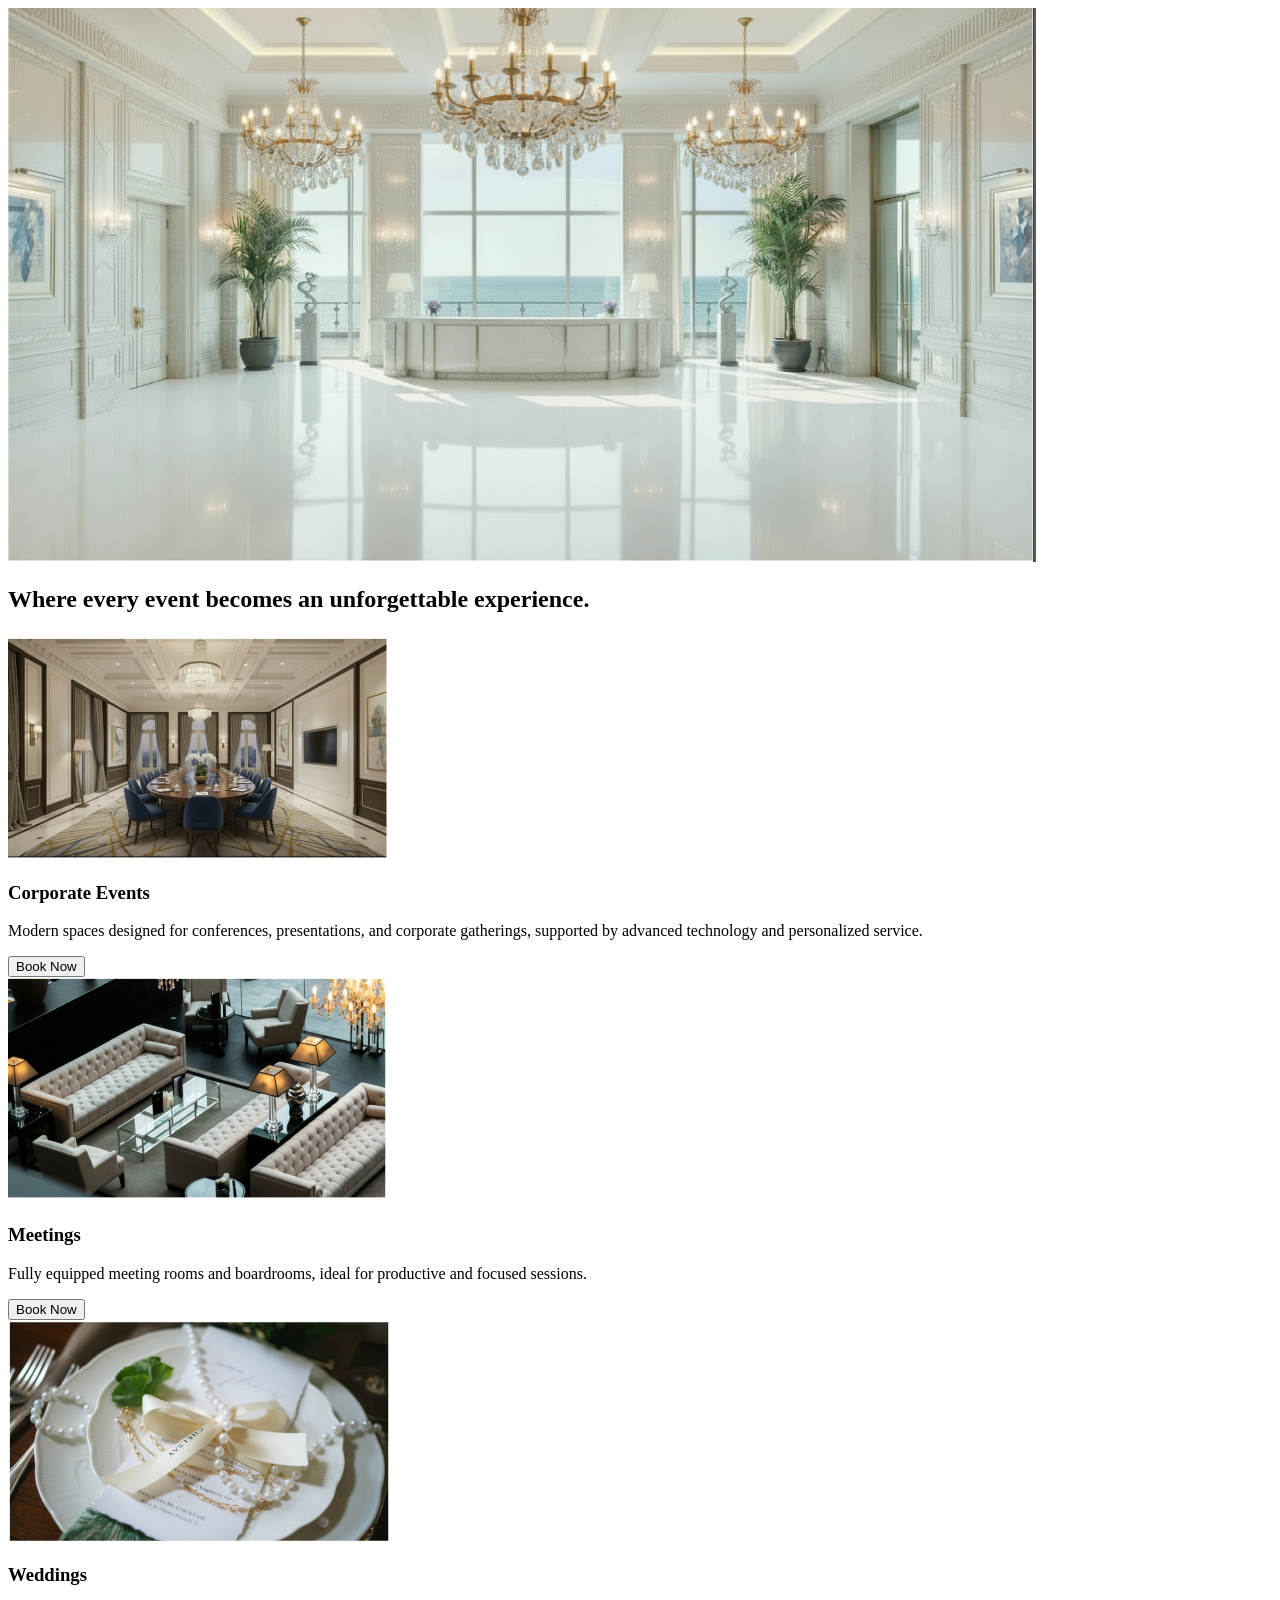
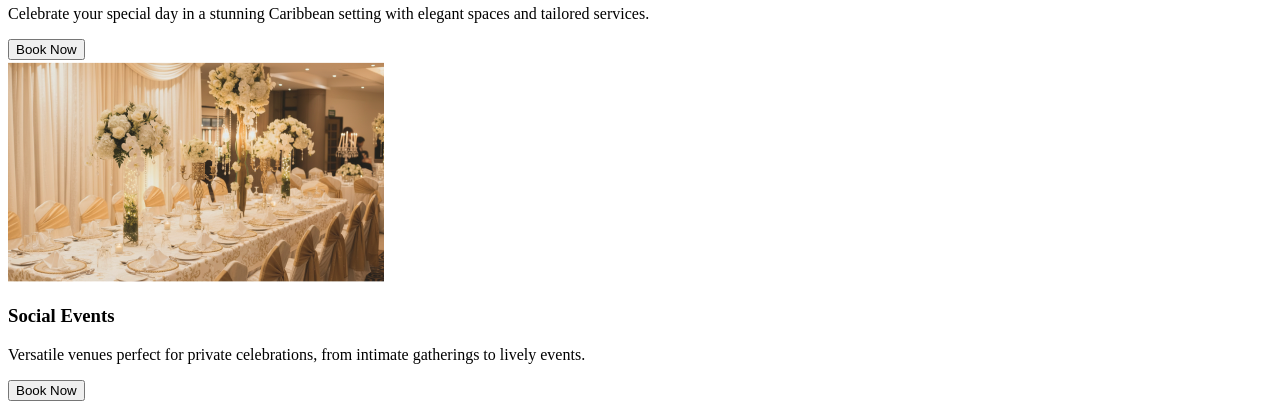
==== events.html @ f5d4b58f "event files added" ====
<!doctype html>
<html lang="en">
    <head>
        <meta charset="UTF-8" />
        <meta name="viewport" content="width=device-width, initial-scale=1.0" />
        <title>Events Section</title>

        <link rel="stylesheet" href="style.css" />
    </head>

    <body>
        <section class="top-image">
            <img src="images/TopImg.png" alt="Hotel Lobby" />
        </section>
        <section class="events-section">
            <h2 class="events-title">
                Where every event becomes an unforgettable experience.
            </h2>

            <div class="events-grid">
                <div class="event-card">
                    <img src="images/CorporateImg.png" alt="" />
                    <h3>Corporate Events</h3>
                    <p>
                        Modern spaces designed for conferences, presentations,
                        and corporate gatherings, supported by advanced
                        technology and personalized service.
                    </p>
                    <button>Book Now</button>
                </div>

                <div class="event-card">
                    <img src="images/MeetingImg.png" alt="" />
                    <h3>Meetings</h3>
                    <p>
                        Fully equipped meeting rooms and boardrooms, ideal for
                        productive and focused sessions.
                    </p>
                    <button>Book Now</button>
                </div>

                <div class="event-card">
                    <img src="images/WeedingImg.png" alt="" />
                    <h3>Weddings</h3>
                    <p>
                        Celebrate your special day in a stunning Caribbean
                        setting with elegant spaces and tailored services.
                    </p>
                    <button>Book Now</button>
                </div>

                <div class="event-card">
                    <img src="images/SocialEventImg.png" alt="" />
                    <h3>Social Events</h3>
                    <p>
                        Versatile venues perfect for private celebrations, from
                        intimate gatherings to lively events.
                    </p>
                    <button>Book Now</button>
                </div>
            </div>
        </section>
    </body>
</html>
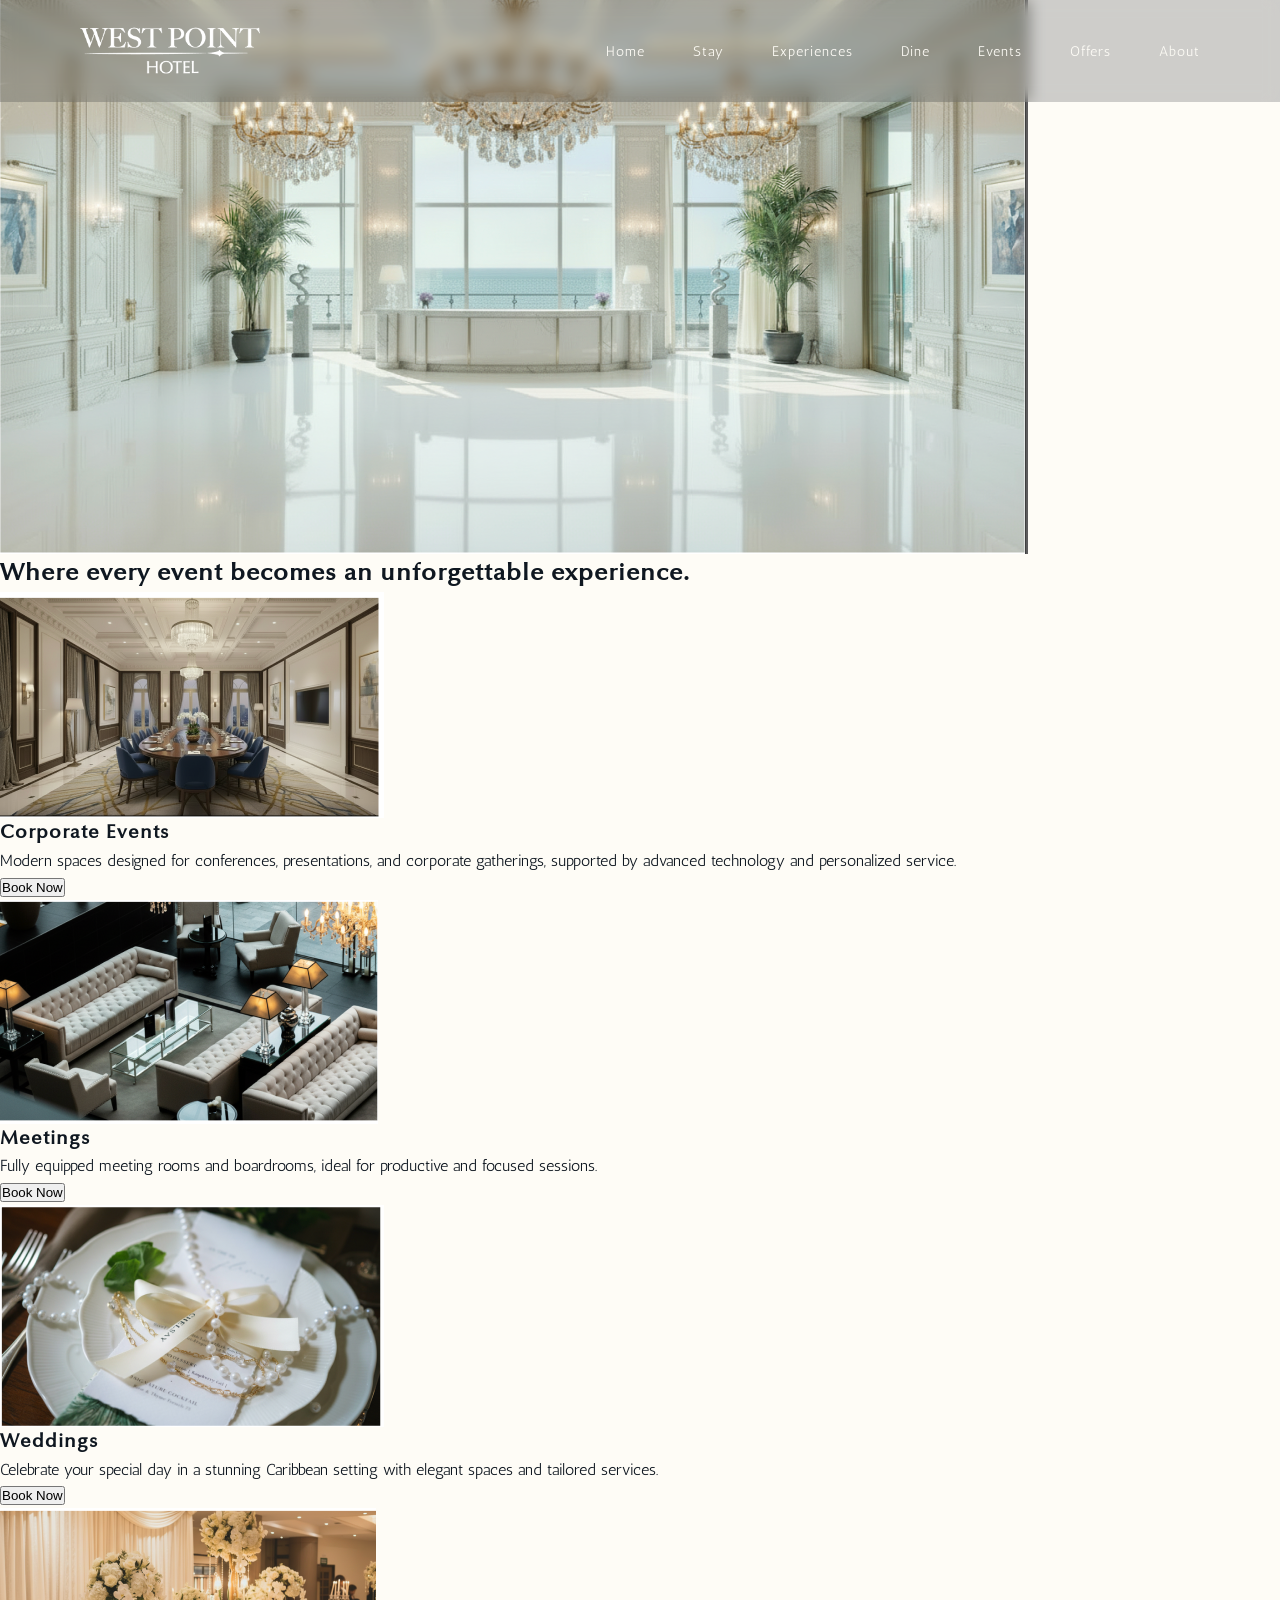
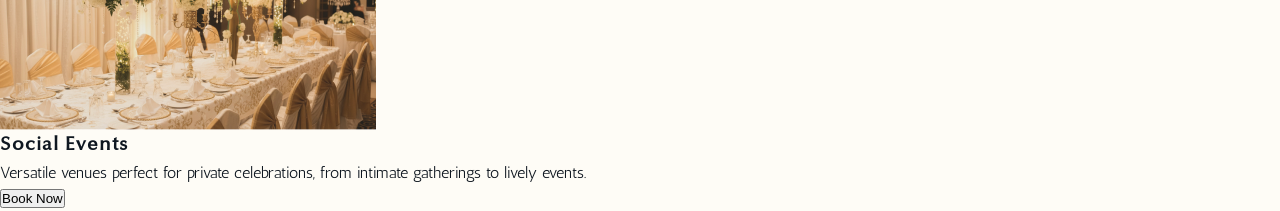
==== commit 7e08fb59: "Fix navbar CSS / link stylesheet" ====
--- a/events.html
+++ b/events.html
@@ -5,8 +5,46 @@
         <meta name="viewport" content="width=device-width, initial-scale=1.0" />
         <title>Events Section</title>
 
-        <link rel="stylesheet" href="style.css" />
+        <link rel="stylesheet" href="styles.css" />
     </head>
+    <header class="header">
+        <nav class="navbar">
+            <h1 class="header__title">
+                <a href="home.html" class="header__brand">
+                    <img
+                        src="logos/WPH Logo 3.png"
+                        alt="West Point Hotel"
+                        class="header__logo" />
+                </a>
+            </h1>
+
+            <ul class="nav-links">
+                <li class="nav-links__item">
+                    <a class="nav-links__link" href="home.html">Home</a>
+                </li>
+                <li class="nav-links__item">
+                    <a class="nav-links__link" href="stay.html">Stay</a>
+                </li>
+                <li class="nav-links__item">
+                    <a class="nav-links__link" href="experiences.html"
+                        >Experiences</a
+                    >
+                </li>
+                <li class="nav-links__item">
+                    <a class="nav-links__link" href="dine.html">Dine</a>
+                </li>
+                <li class="nav-links__item">
+                    <a class="nav-links__link" href="events.html">Events</a>
+                </li>
+                <li class="nav-links__item">
+                    <a class="nav-links__link" href="offers.html">Offers</a>
+                </li>
+                <li class="nav-links__item">
+                    <a class="nav-links__link" href="about.html">About</a>
+                </li>
+            </ul>
+        </nav>
+    </header>
 
     <body>
         <section class="top-image">
--- a/styles.css
+++ b/styles.css
@@ -0,0 +1,839 @@
+/* --------------------------- ALL PAGE DEFAULT --------------------------- */
+
+/* BIGCASLON WPH H1 */
+@font-face {
+    font-family: "BigCaslon";
+    src: url("fonts/BigCaslon-Medium.otf");
+}
+
+/* OPTIMA WPH H2 */
+@font-face {
+    font-family: "Optima";
+    src: url("fonts/Optima-Medium.ttf");
+}
+
+/* ORIYA HT H1 */
+@font-face {
+    font-family: "Oriya";
+    src: url("fonts/Oriya-Regular.ttf");
+}
+
+/* LATO HT H2 */
+@font-face {
+    font-family: "Lato";
+    src: url("fonts/Lato-Regular.ttf");
+}
+
+/* JOSEFIN SANS HH H1 */
+@font-face {
+    font-family: "Josefin Sans";
+    src: url("fonts/JosefinSans-Regular.ttf");
+}
+
+/* LATO LIGHT HH H2 */
+@font-face {
+    font-family: "Lato Light";
+    src: url("fonts/Lato-Light.ttf");
+}
+
+/* ANTIC BODY */
+@font-face {
+    font-family: "Antic";
+    src: url("fonts/Antic-Regular.ttf");
+}
+
+/* COLOUR PALETTE */
+
+/* WPH #454545, 162A2C, D9D9D9, E2ECED, D9B477, FEFCF6  */
+/* HT 162A2C, 18203A, AFAFAF, FEFCF6, A58D66 */
+/* HH 2E2D2D, 003B51, 195E69, 445F70, EBFFFE, C1D7E4 */
+
+* {
+    box-sizing: border-box;
+    margin: 0;
+    padding: 0;
+}
+
+body {
+    font-family: "Antic";
+    background-color: #fefcf6;
+    color: #0f1720;
+    line-height: 1.6;
+}
+
+h1 {
+    font-family: "BigCaslon";
+    letter-spacing: 1px;
+}
+
+h2,
+h3 {
+    font-family: "Optima";
+    letter-spacing: 1px;
+}
+
+img {
+    display: block;
+    max-width: 100%;
+}
+
+/* HEADER */
+.header {
+    position: fixed;
+    top: 0;
+    width: 100%;
+    z-index: 1000;
+}
+
+.navbar {
+    display: flex;
+    justify-content: space-between;
+    align-items: center;
+    padding: 1.5rem 5rem;
+    background: rgba(15, 23, 32, 0.2);
+    backdrop-filter: blur(8px);
+}
+
+.header__title {
+    margin: 0;
+    display: flex;
+    align-items: center;
+}
+
+.header__brand {
+    display: flex;
+    align-items: center;
+    justify-content: center;
+    text-decoration: none;
+}
+
+.header__logo {
+    width: 180px;
+    height: auto;
+    display: block;
+    object-fit: contain;
+    transition: transform 0.3s ease;
+}
+
+.header__logo:hover {
+    transform: scale(1.03);
+}
+
+/* NAV */
+
+.nav-links {
+    display: flex;
+    gap: 3rem;
+    list-style: none;
+}
+
+.nav-links__link {
+    color: #fefcf6;
+    text-decoration: none;
+    font-size: 0.9rem;
+    letter-spacing: 1px;
+    transition: color 0.3s ease;
+}
+
+.nav-links__link:hover {
+    color: #c8a96a;
+}
+
+/* BUTTON */
+
+.btn {
+    display: inline-flex;
+    padding: 0.9rem 2rem;
+    border: 1px solid #fefcf6;
+    border-radius: 2px;
+    color: #fefcf6;
+    background: transparent;
+    cursor: pointer;
+    transition: 0.3s ease;
+}
+
+.btn:hover {
+    background: #c8a96a;
+    border: 1px solid #c8a96a;
+    color: #0f1720;
+}
+
+/* HERO */
+.hero {
+    position: relative;
+    width: 100%;
+    height: 710px;
+    overflow: hidden;
+    display: flex;
+    align-items: center;
+}
+
+.hero__image {
+    position: absolute;
+    inset: 0;
+    width: 100%;
+    height: 100%;
+    object-fit: cover;
+}
+
+.hero::after {
+    content: "";
+    position: absolute;
+    inset: 0;
+
+    background: linear-gradient(
+        to bottom,
+        rgba(15, 23, 32, 0.75) 0%,
+        rgba(15, 23, 32, 0.3) 40%,
+        rgba(15, 23, 32, 0) 100%
+    );
+}
+
+.hero__content {
+    position: absolute;
+    top: 50%;
+    left: 10%;
+    transform: translateY(-50%);
+    max-width: 36rem;
+    color: #fefcf6;
+    z-index: 2;
+}
+
+.hero__title {
+    font-size: clamp(3rem, 6vw, 5rem);
+    margin-bottom: 1rem;
+    font-weight: lighter;
+    text-align: left;
+}
+
+.hero__description {
+    font-size: 1.1rem;
+    line-height: 1.8;
+}
+
+/* EXPERIENCE */
+
+.experience {
+    padding: 5rem;
+    text-align: center;
+}
+
+.experience__grid {
+    display: grid;
+    grid-template-columns: repeat(auto-fit, minmax(260px, 1fr));
+    gap: 20px;
+    max-width: 1200px;
+    margin: 0 auto;
+}
+
+.experience .card {
+    position: relative;
+    overflow: hidden;
+    height: 320px;
+    cursor: pointer;
+    box-shadow: 0 10px 30px rgba(0, 0, 0, 0.08);
+}
+
+.experience .card::before {
+    content: "";
+    position: absolute;
+    inset: 0;
+    background: rgba(0, 0, 0, 0.25);
+    transition: 0.4s ease;
+    z-index: 1;
+}
+
+.experience .card:hover::before {
+    opacity: 0;
+}
+
+.experience .card__image {
+    width: 100%;
+    height: 100%;
+    object-fit: cover;
+    transition: transform 0.6s ease;
+    position: relative;
+    z-index: 0;
+}
+
+.experience .card:hover .card__image {
+    transform: scale(1.08);
+}
+
+.experience .card__overlay {
+    position: absolute;
+    inset: 0;
+    background: linear-gradient(
+        to top,
+        rgba(0, 0, 0, 0.75),
+        rgba(0, 0, 0, 0.1)
+    );
+    z-index: 1;
+}
+
+.experience .card__title {
+    position: absolute;
+    bottom: 70px;
+    left: 20px;
+    color: #fefcf6;
+    z-index: 2;
+    transform: translateY(20px);
+    transition: 0.4s ease;
+}
+
+.experience .card:hover .card__title {
+    transform: translateY(0);
+}
+
+.section__title {
+    font-size: 2rem;
+    letter-spacing: 2px;
+    margin-bottom: 4rem;
+}
+
+/* FOOTER */
+footer {
+    background: linear-gradient(135deg, #0b1620 0%, #10212b 50%, #0f1b24 100%);
+    color: #fefcf6;
+    padding: 6rem 5rem 2rem;
+    border-top: 1px solid rgba(200, 169, 106, 0.25);
+    position: relative;
+}
+
+footer::before {
+    content: "";
+    position: absolute;
+    top: 0;
+    left: 5%;
+    width: 90%;
+    height: 1px;
+    background: linear-gradient(
+        90deg,
+        transparent,
+        rgba(200, 169, 106, 0.6),
+        transparent
+    );
+}
+
+.footer-container {
+    display: flex;
+    justify-content: space-between;
+    gap: 6rem;
+    max-width: 1400px;
+    margin: 0 auto;
+    padding-bottom: 3rem;
+    border-bottom: 1px solid rgba(255, 255, 255, 0.12);
+}
+
+.footer-left,
+.footer-right {
+    flex: 1;
+}
+
+.footer-left h2,
+.footer-right h2 {
+    font-size: 2rem;
+    margin-bottom: 1.5rem;
+    color: #fefcf6;
+    font-weight: 400;
+    letter-spacing: 1.5px;
+}
+
+.footer-left p,
+.footer-right p {
+    color: rgba(248, 245, 238, 0.8);
+    margin-bottom: 0.9rem;
+    line-height: 1.8;
+    font-size: 1rem;
+}
+
+.footer-right {
+    text-align: right;
+}
+
+.newsletter-form {
+    margin-top: 2rem;
+    max-width: 480px;
+}
+
+.newsletter-form input {
+    width: 100%;
+    padding: 1.1rem 1.25rem;
+    margin-bottom: 1rem;
+    border: 1px solid rgba(200, 169, 106, 0.35);
+    background: rgba(255, 255, 255, 0.05);
+    color: #fefcf6;
+    font-size: 0.95rem;
+    backdrop-filter: blur(10px);
+    transition: all 0.3s ease;
+}
+
+.newsletter-form input:focus {
+    outline: none;
+    border-color: #c8a96a;
+    background: rgba(255, 255, 255, 0.08);
+    box-shadow: 0 0 0 4px rgba(200, 169, 106, 0.1);
+}
+
+.newsletter-form input::placeholder {
+    color: rgba(248, 245, 238, 0.55);
+}
+
+.newsletter-form button {
+    padding: 1rem 2.5rem;
+    border: 1px solid #c8a96a;
+    background: transparent;
+    color: #c8a96a;
+    font-size: 0.8rem;
+    letter-spacing: 2px;
+    text-transform: uppercase;
+    cursor: pointer;
+    transition: all 0.35s ease;
+}
+
+.newsletter-form button:hover {
+    background: #c8a96a;
+    color: #0b1620;
+    box-shadow: 0 10px 25px rgba(200, 169, 106, 0.25);
+}
+
+.footer-bottom {
+    max-width: 1400px;
+    margin: 0 auto;
+    padding-top: 2rem;
+    text-align: center;
+}
+
+.footer-center p {
+    font-size: 0.8rem;
+    letter-spacing: 2px;
+    color: rgba(248, 245, 238, 0.6);
+    text-transform: uppercase;
+}
+
+/* MEDIA QUERIES */
+@media (max-width: 768px) {
+    .navbar {
+        padding: 1.25rem 2rem;
+        flex-direction: column;
+        gap: 1rem;
+    }
+
+    .nav-links {
+        gap: 1.5rem;
+        flex-wrap: wrap;
+        justify-content: center;
+    }
+
+    .hero__content {
+        left: 5%;
+        right: 5%;
+        max-width: none;
+    }
+
+    .home-page .offers {
+        padding: 4rem 2rem;
+    }
+
+    footer {
+        padding: 4rem 2rem;
+    }
+
+    .footer-container {
+        flex-direction: column;
+    }
+
+    .footer-right {
+        text-align: left;
+    }
+}
+
+/* ------------------------------------------------------------------------*/
+
+/* ------------------------------ HOME PAGE ------------------------------ */
+
+/* HERO */
+.home-page .hero {
+    position: relative;
+}
+
+.home-page .hero__content {
+    position: absolute;
+    top: 50%;
+    left: 8%;
+    transform: translateY(-50%);
+    color: #fefcf6;
+    max-width: 500px;
+    align-items: flex-start;
+    gap: 20px;
+    flex-direction: column;
+    display: flex;
+}
+
+.hero-bar {
+    width: 100%;
+    height: 100px;
+    background-color: #454545;
+}
+
+/* CTA */
+
+.hero__cta {
+    background: transparent;
+    border: none;
+    color: #fff;
+    font-size: 0.85rem;
+    letter-spacing: 2px;
+    text-transform: uppercase;
+    cursor: pointer;
+    display: inline-flex;
+    align-items: center;
+    gap: 8px;
+    transition: all 0.3s ease;
+    font-size: 1rem;
+}
+
+.hero__cta:hover {
+    opacity: 0.8;
+    transform: translateY(-2px);
+}
+
+/* VIDEO */
+
+.home__video {
+    position: relative;
+    width: 100%;
+    height: 100vh;
+    overflow: hidden;
+}
+
+.hero__video {
+    position: relative;
+    width: 100%;
+    height: 100%;
+    object-fit: cover;
+    display: block;
+}
+
+/* SECTION */
+.home-page section {
+    padding: 120px 80px;
+    text-align: center;
+}
+
+.home-page h2 {
+    font-size: 32px;
+    font-weight: 300;
+    letter-spacing: 2px;
+    margin-bottom: 50px;
+}
+
+/* GRID */
+.home-page .experience__grid,
+.home-page .rooms__grid,
+.home-page .dine__grid {
+    display: grid;
+    grid-template-columns: repeat(auto-fit, minmax(260px, 1fr));
+    gap: 20px;
+    max-width: 1200px;
+    margin: 0 auto;
+}
+
+.home-page .services__grid {
+    display: grid;
+    grid-template-columns: repeat(5, 1fr);
+}
+
+/* CARD */
+.home-page .card {
+    position: relative;
+    overflow: hidden;
+    height: 320px;
+    cursor: pointer;
+    box-shadow: 0 10px 30px rgba(0, 0, 0, 0.08);
+}
+
+.home-page .card::before {
+    content: "";
+    position: absolute;
+    inset: 0;
+    background: rgba(0, 0, 0, 0.25);
+    transition: 0.4s ease;
+    z-index: 1;
+}
+
+.home-page .card:hover::before {
+    opacity: 0;
+}
+
+/* IMAGE */
+.home-page .card__image {
+    width: 100%;
+    height: 100%;
+    object-fit: cover;
+    transition: transform 0.6s ease;
+    z-index: 0;
+    position: relative;
+}
+
+.home-page .card:hover .card__image {
+    transform: scale(1.08);
+}
+
+.home-page .aboutus {
+    color: white;
+    padding: 120px 60px;
+    background: #d9b477;
+}
+
+/* OVERLAY */
+.home-page .card__overlay {
+    position: absolute;
+    inset: 0;
+    background: linear-gradient(
+        to top,
+        rgba(0, 0, 0, 0.75),
+        rgba(0, 0, 0, 0.1)
+    );
+    opacity: 1;
+    transition: 0.4s ease;
+}
+
+/* TEXT */
+.home-page .card__title {
+    position: absolute;
+    left: 20px;
+    color: #fefcf6;
+    opacity: 1;
+    transform: translateY(20px);
+    transition: 0.4s ease;
+    z-index: 2;
+}
+
+.home-page .card__title {
+    bottom: 70px;
+}
+
+.home-page .aboutus .section__title {
+    font-family: "Big Caslon";
+}
+
+/* STAY SECTION */
+.stay .card {
+    position: relative;
+}
+
+.stay .card::before {
+    content: "";
+    position: absolute;
+    inset: 0;
+    background: rgba(0, 0, 0, 0.35);
+    z-index: 1;
+}
+
+.stay .card__title {
+    margin: 0;
+    color: #fefcf6;
+    text-align: center;
+    white-space: nowrap;
+}
+
+.stay .card .btn {
+    position: static;
+    padding: 0.6rem 1.4rem;
+    font-size: 0.75rem;
+
+    border: 1px solid #fefcf6;
+    background: transparent;
+    color: #fefcf6;
+
+    line-height: 1;
+}
+
+.stay .card .btn:hover {
+    background: #c8a96a;
+    border: 1px solid #c8a96a;
+    color: #0f1720;
+}
+
+.stay .card__content {
+    position: absolute;
+    right: 20px;
+    bottom: 20px;
+    display: flex;
+    flex-direction: column;
+    align-items: flex-end;
+    gap: 10px;
+    z-index: 2;
+    width: calc(100% - 40px);
+}
+
+/* VIP SECTION */
+
+.vip {
+    padding: 120px 80px;
+}
+
+.vip .card {
+    height: 500px;
+    max-width: 1200px;
+    position: relative;
+    margin: 0 auto;
+    overflow: hidden;
+    box-shadow: 0 20px 50px rgba(0, 0, 0, 0.15);
+}
+
+.vip .card::before {
+    display: none;
+}
+
+.vip .card img {
+    width: 100%;
+    height: 100%;
+    object-fit: cover;
+}
+
+.vip .card .btn {
+    position: absolute;
+    bottom: 50px;
+    right: 80px;
+}
+
+/* TESTIMONIALS */
+.home-page .testimonials {
+    color: white;
+    padding: 120px 60px;
+    background: #162a2c;
+}
+
+.home-page .testimonial-card {
+    font-size: 40px;
+    font-family: "Big Caslon";
+    opacity: 0.85;
+    transition: 0.3s;
+}
+
+.home-page .testimonial-card:hover {
+    transform: translateY(-8px);
+}
+
+.image {
+    position: relative;
+    width: 100%;
+    margin-left: 0;
+    overflow: hidden;
+}
+.home-page .image-section {
+    padding: 0;
+}
+
+.image {
+    width: 100vw;
+    margin-left: calc(-50vw + 50%);
+}
+
+.image img {
+    width: 100%;
+    height: auto;
+    display: block;
+}
+
+.image::after {
+    content: "";
+    position: absolute;
+    inset: 0;
+    background: rgba(0, 0, 0, 0.4);
+}
+
+/* ------------------------------------------------------------------------*/
+
+/* ----------------------------- OFFERS PAGE ----------------------------- */
+
+/* OFFERS */
+.offers-page .hero {
+    position: relative;
+}
+
+.offers-page .offers {
+    padding: 6rem 5rem;
+}
+
+/* INTRO */
+.offers-intro {
+    padding: 5rem 5rem 2rem;
+    max-width: 1400px;
+    margin: 0 auto;
+}
+
+.offers-intro h1 {
+    font-size: 2.5rem;
+    margin-bottom: 1rem;
+    position: relative;
+}
+
+.offers-intro h1::before {
+    content: "";
+    position: absolute;
+    left: -20px;
+    top: 5px;
+    width: 4px;
+    height: 40px;
+    background: #c8a96a;
+}
+
+.offers-intro p {
+    color: #666;
+}
+
+.offers-page .offers__grid {
+    display: grid;
+    grid-template-columns: repeat(4, 1fr);
+    gap: 2rem;
+}
+
+.offer-card {
+    position: relative;
+    height: 420px;
+    overflow: hidden;
+    cursor: pointer;
+}
+
+.offer-card .card__image {
+    width: 100%;
+    height: 100%;
+    object-fit: cover;
+    transition: transform 0.6s ease;
+}
+
+.offer-card:hover .card__image {
+    transform: scale(1.08);
+}
+
+.offer-card::after {
+    content: "";
+    position: absolute;
+    inset: 0;
+    background: linear-gradient(to top, rgba(0, 0, 0, 0.7), rgba(0, 0, 0, 0.1));
+}
+
+.offer-card__content {
+    position: absolute;
+    bottom: 30px;
+    left: 25px;
+    color: #fff;
+    z-index: 2;
+}
+
+.offer-card__tag {
+    font-size: 0.7rem;
+    letter-spacing: 2px;
+    margin-bottom: 5px;
+    opacity: 0.8;
+}
+
+.offer-card__content h3 {
+    font-size: 1.4rem;
+    font-weight: 400;
+}
+
+/* ------------------------------------------------------------------------*/
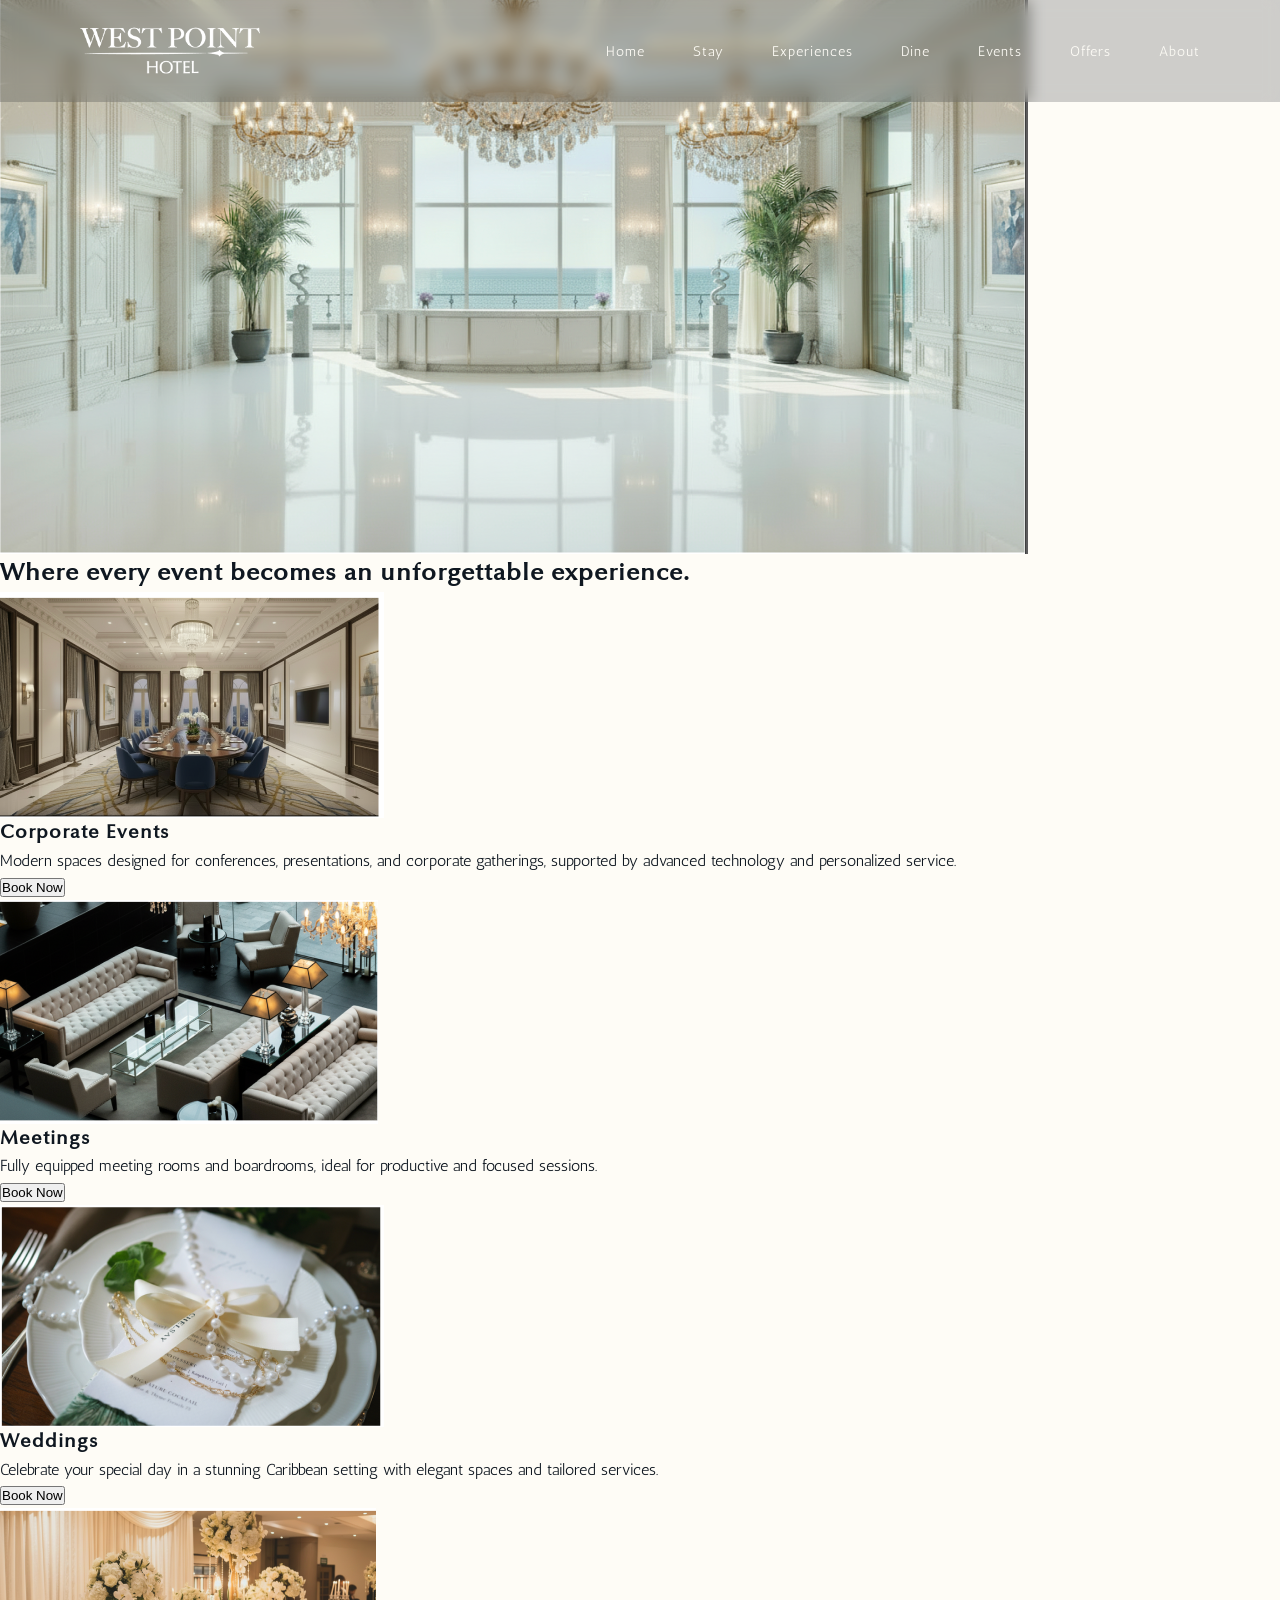
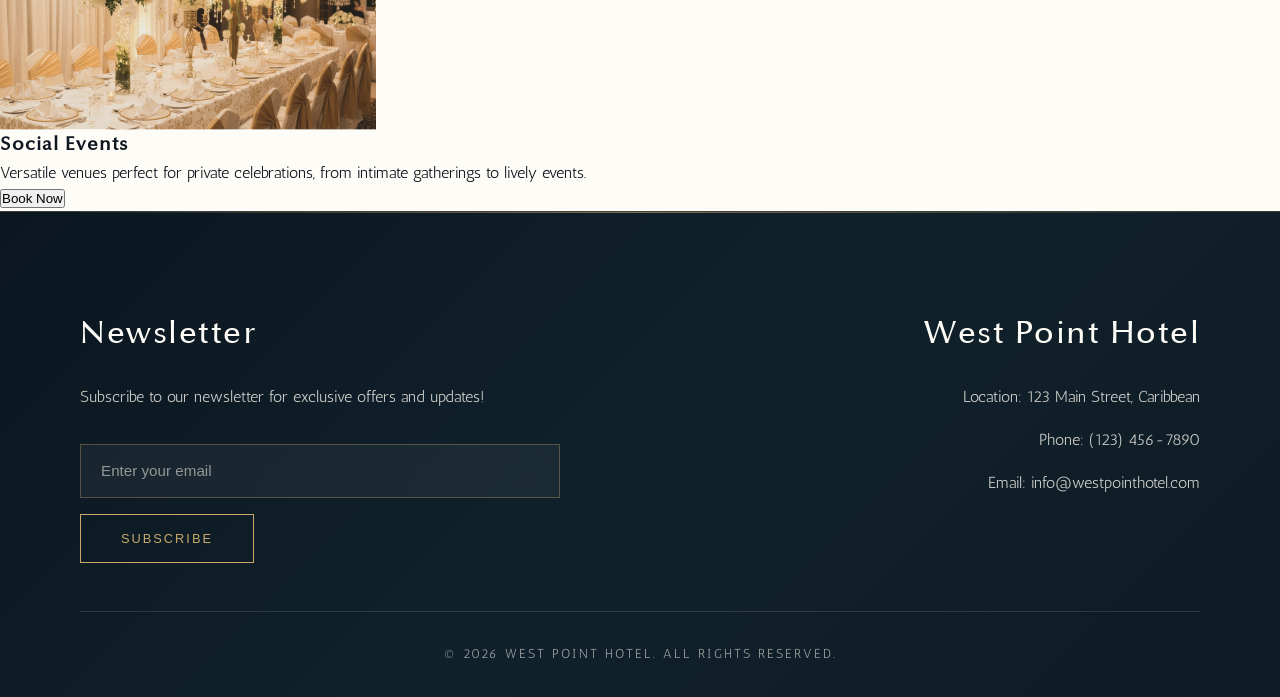
==== commit 88bcab16: "Footer added" ====
--- a/events.html
+++ b/events.html
@@ -99,4 +99,36 @@
             </div>
         </section>
     </body>
+    <footer>
+        <div class="footer-container">
+            <div class="footer-left">
+                <h2>Newsletter</h2>
+                <p>
+                    Subscribe to our newsletter for exclusive offers and
+                    updates!
+                </p>
+                <form class="newsletter-form">
+                    <input
+                        type="email"
+                        placeholder="Enter your email"
+                        required />
+                    <button type="submit" class="btn-gold-outline">
+                        Subscribe
+                    </button>
+                </form>
+            </div>
+
+            <div class="footer-right">
+                <h2>West Point Hotel</h2>
+                <p>Location: 123 Main Street, Caribbean</p>
+                <p>Phone: (123) 456-7890</p>
+                <p>Email: info@westpointhotel.com</p>
+            </div>
+        </div>
+        <div class="footer-bottom">
+            <div class="footer-center">
+                <p>&copy; 2026 West Point Hotel. All rights reserved.</p>
+            </div>
+        </div>
+    </footer>
 </html>
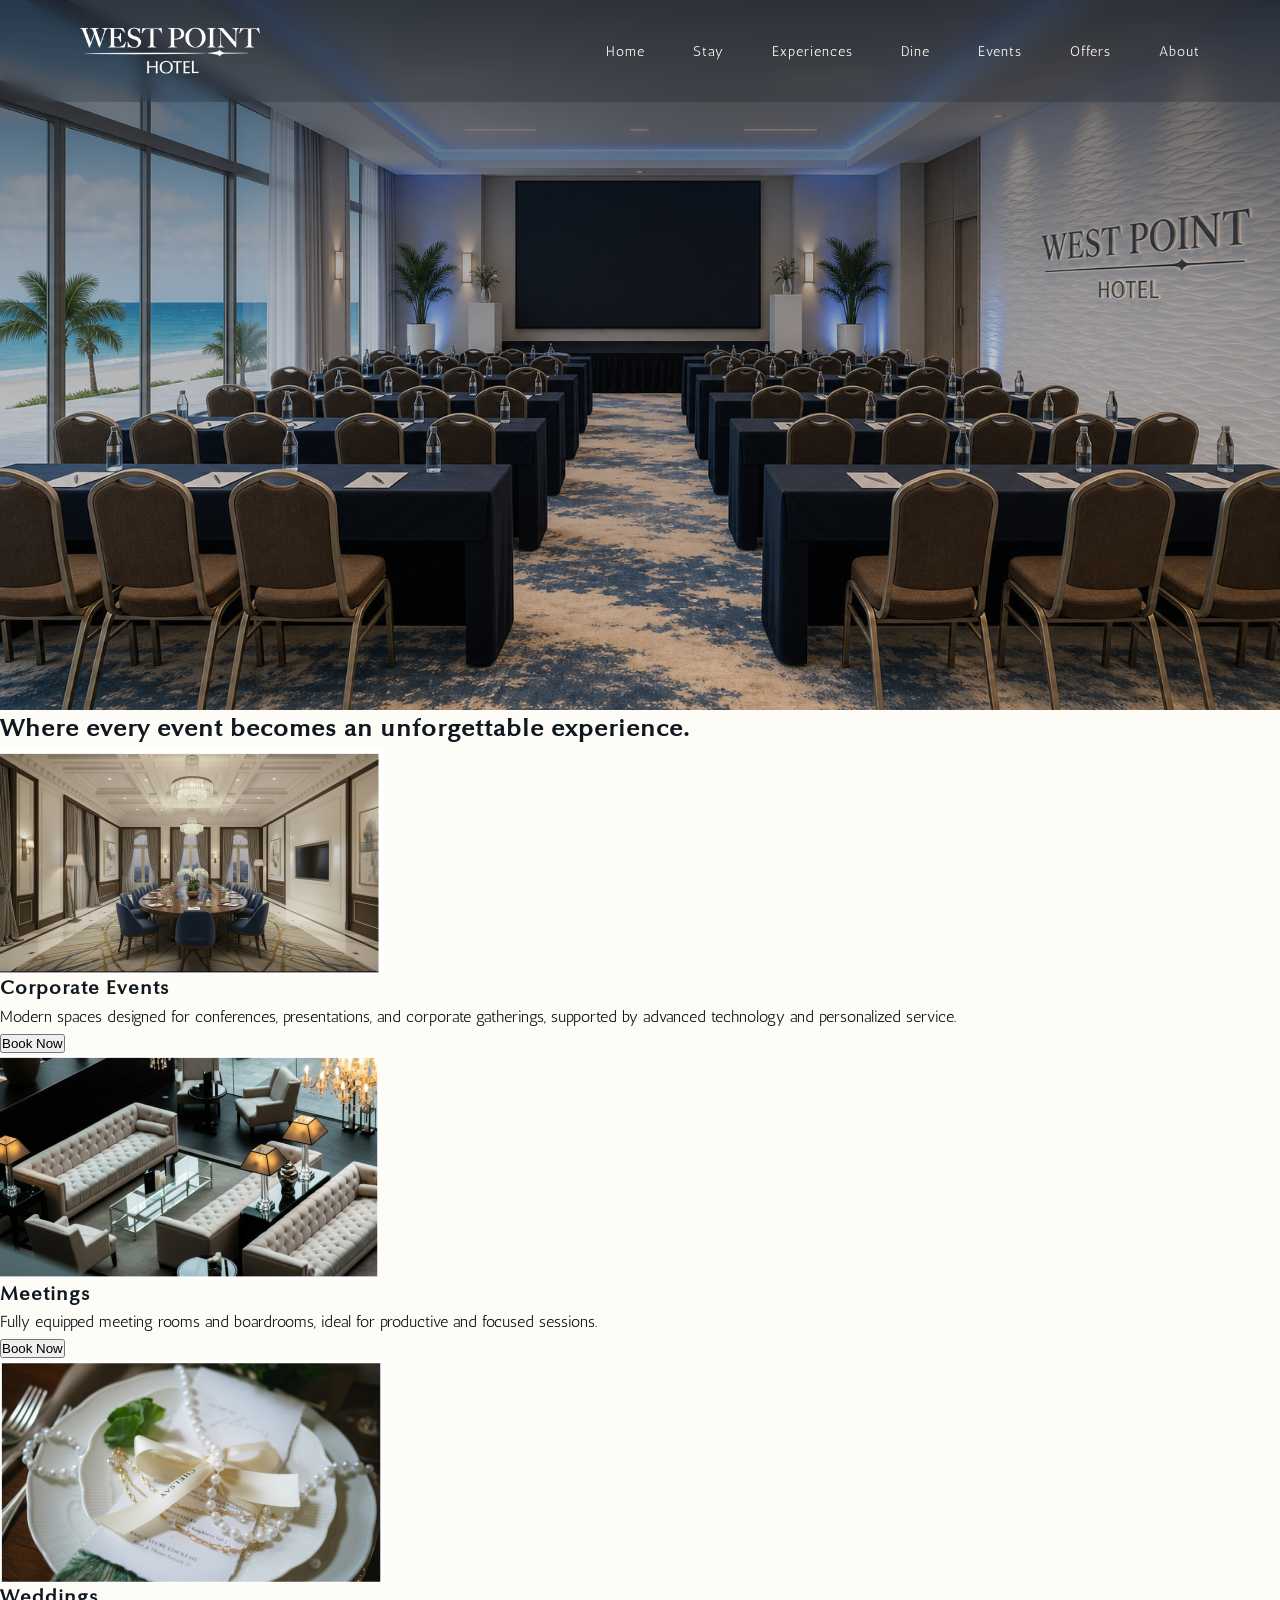
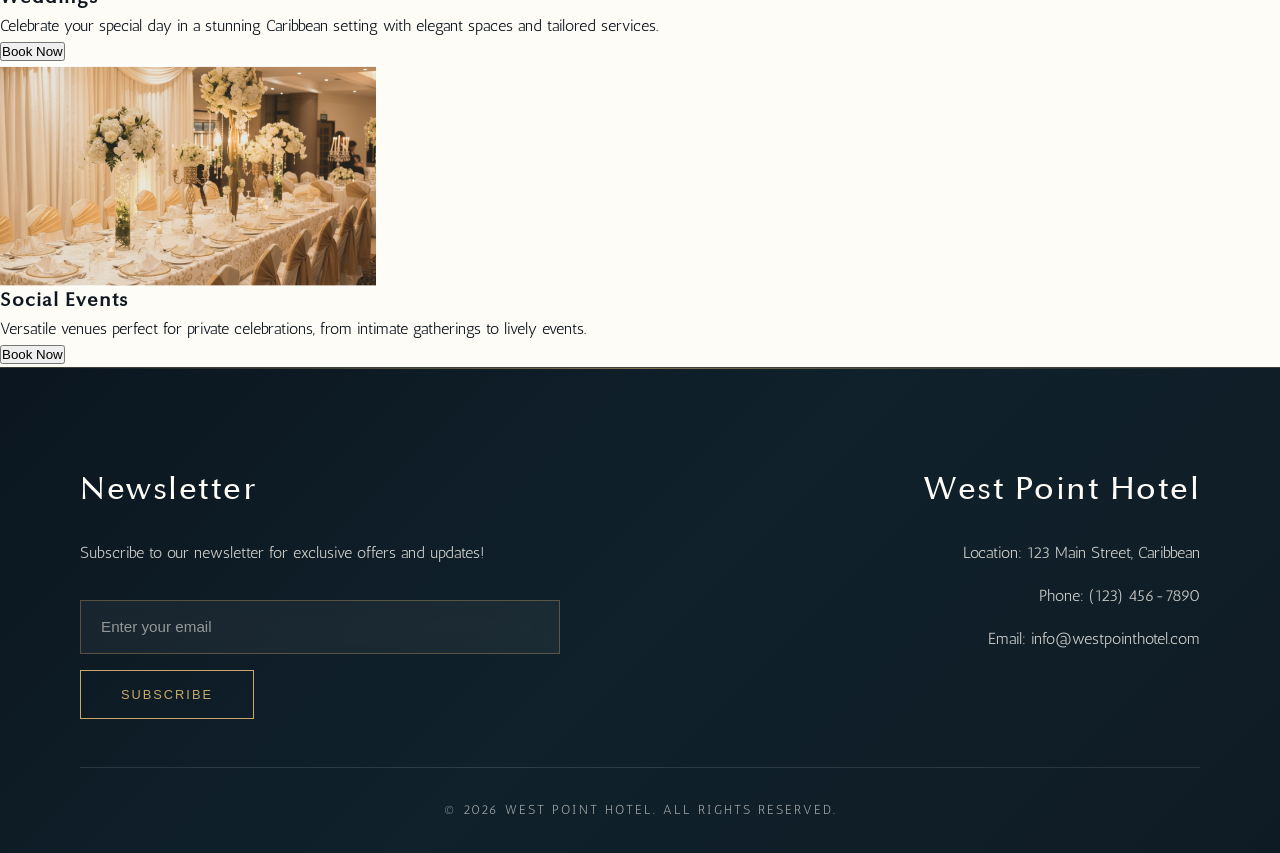
==== commit f76accff: "fix hero image" ====
--- a/events.html
+++ b/events.html
@@ -45,11 +45,15 @@
             </ul>
         </nav>
     </header>
+    <!-- HERO -->
+    <section class="hero hero--home">
+        <img
+            class="hero__image"
+            src="images/eventscover.png"
+            alt="Venue Events" />
+    </section>
 
     <body>
-        <section class="top-image">
-            <img src="images/TopImg.png" alt="Hotel Lobby" />
-        </section>
         <section class="events-section">
             <h2 class="events-title">
                 Where every event becomes an unforgettable experience.
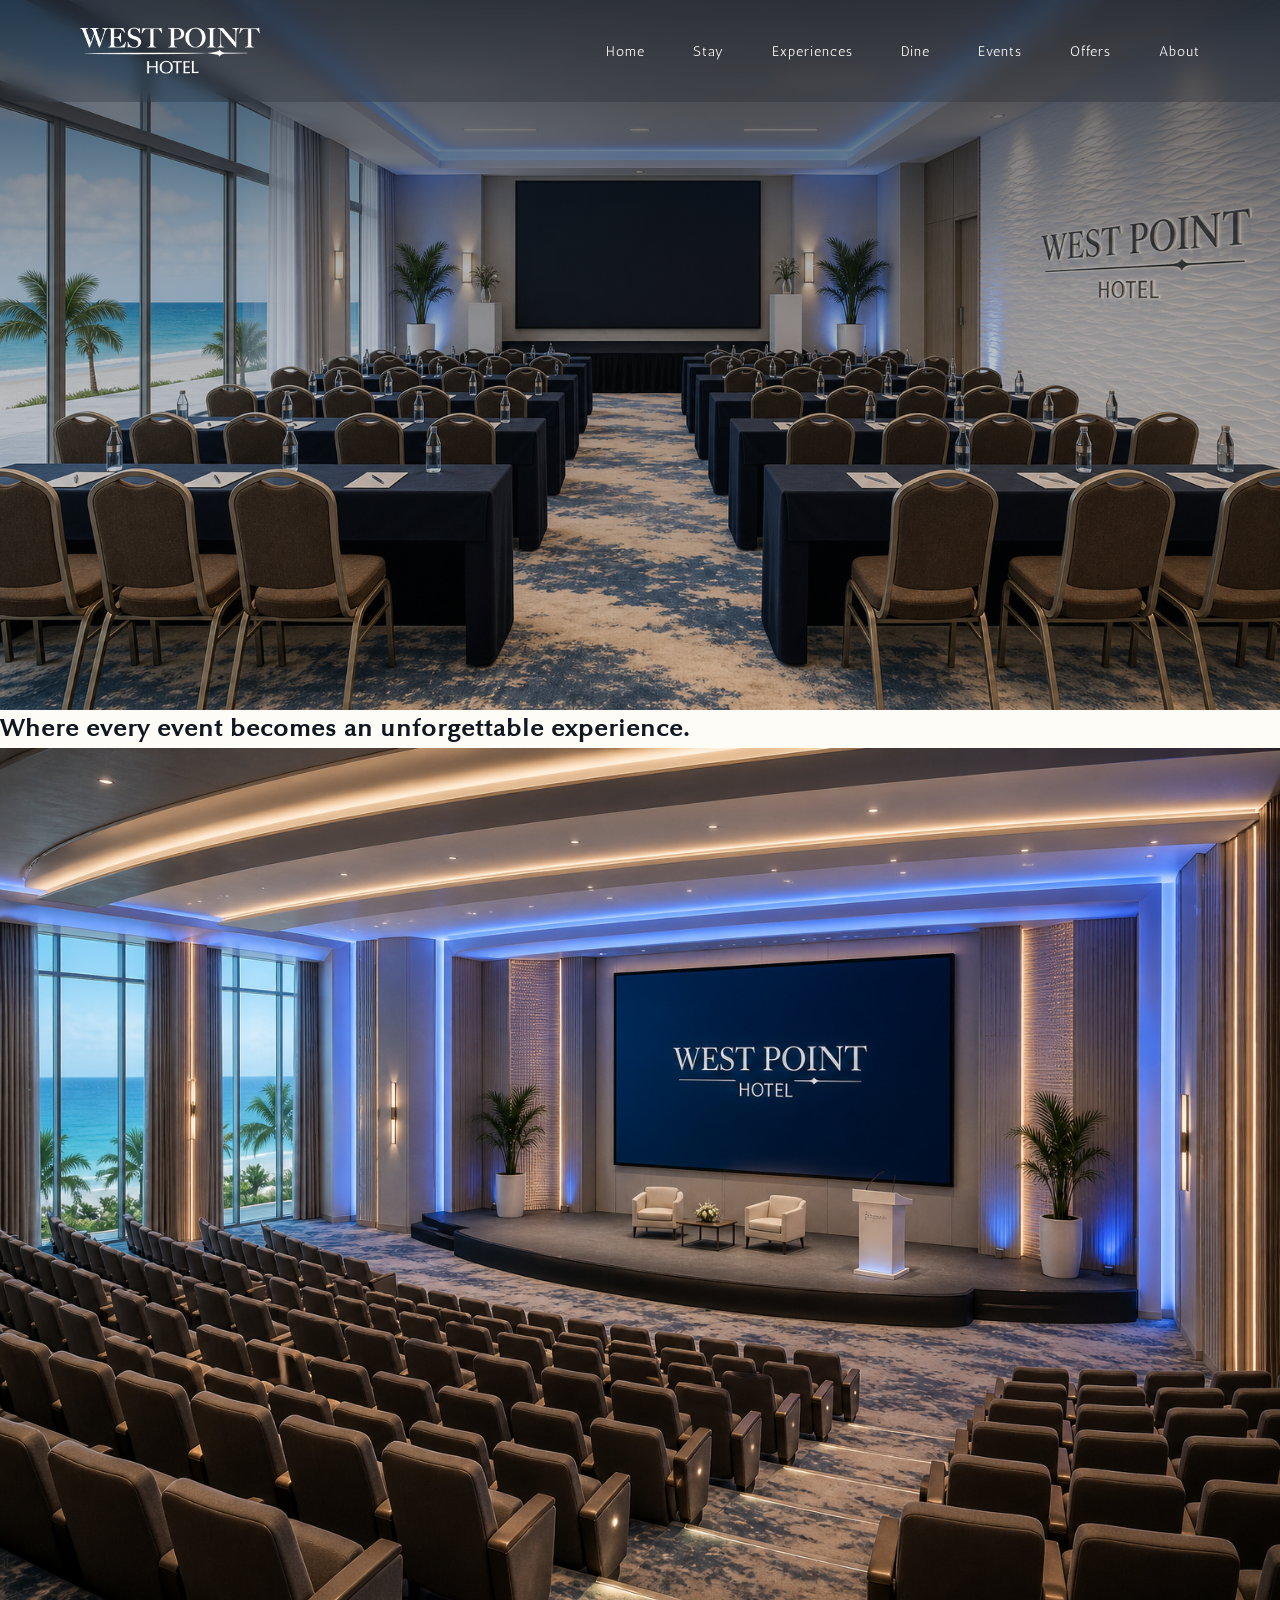
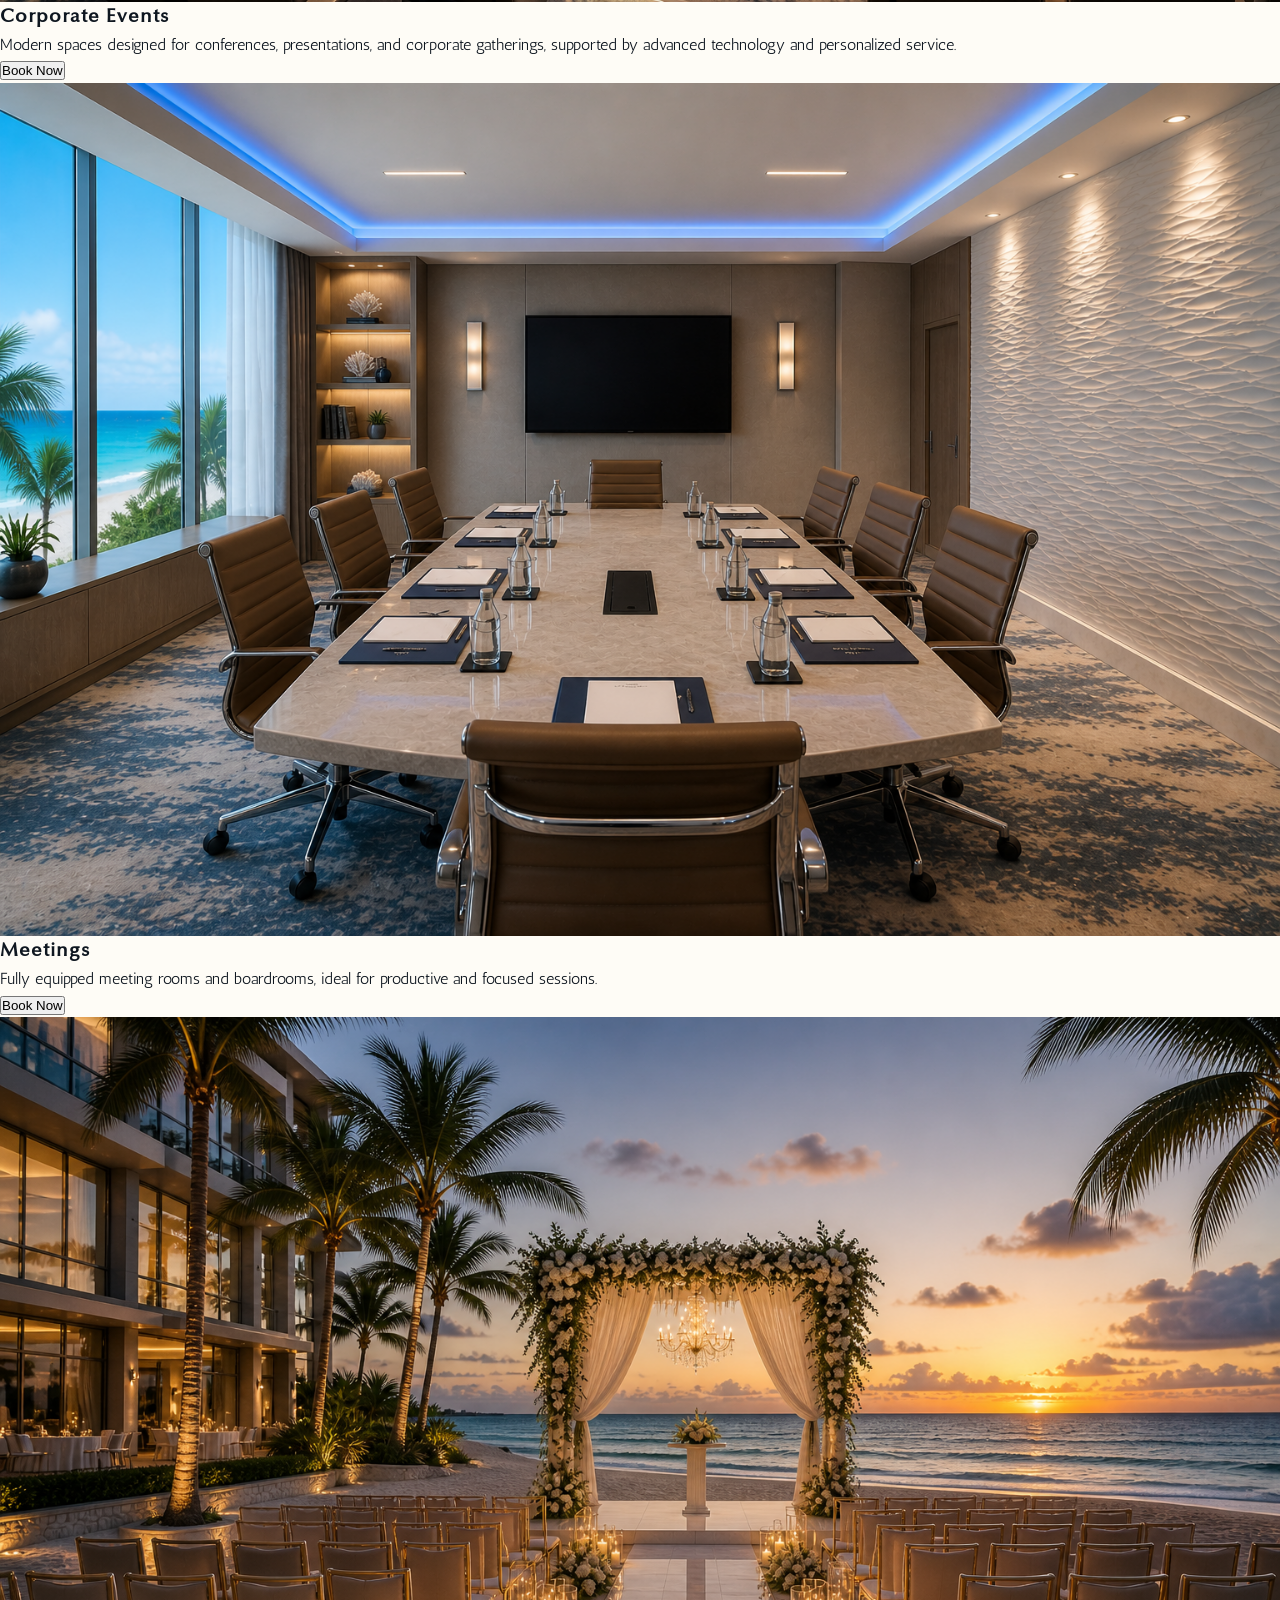
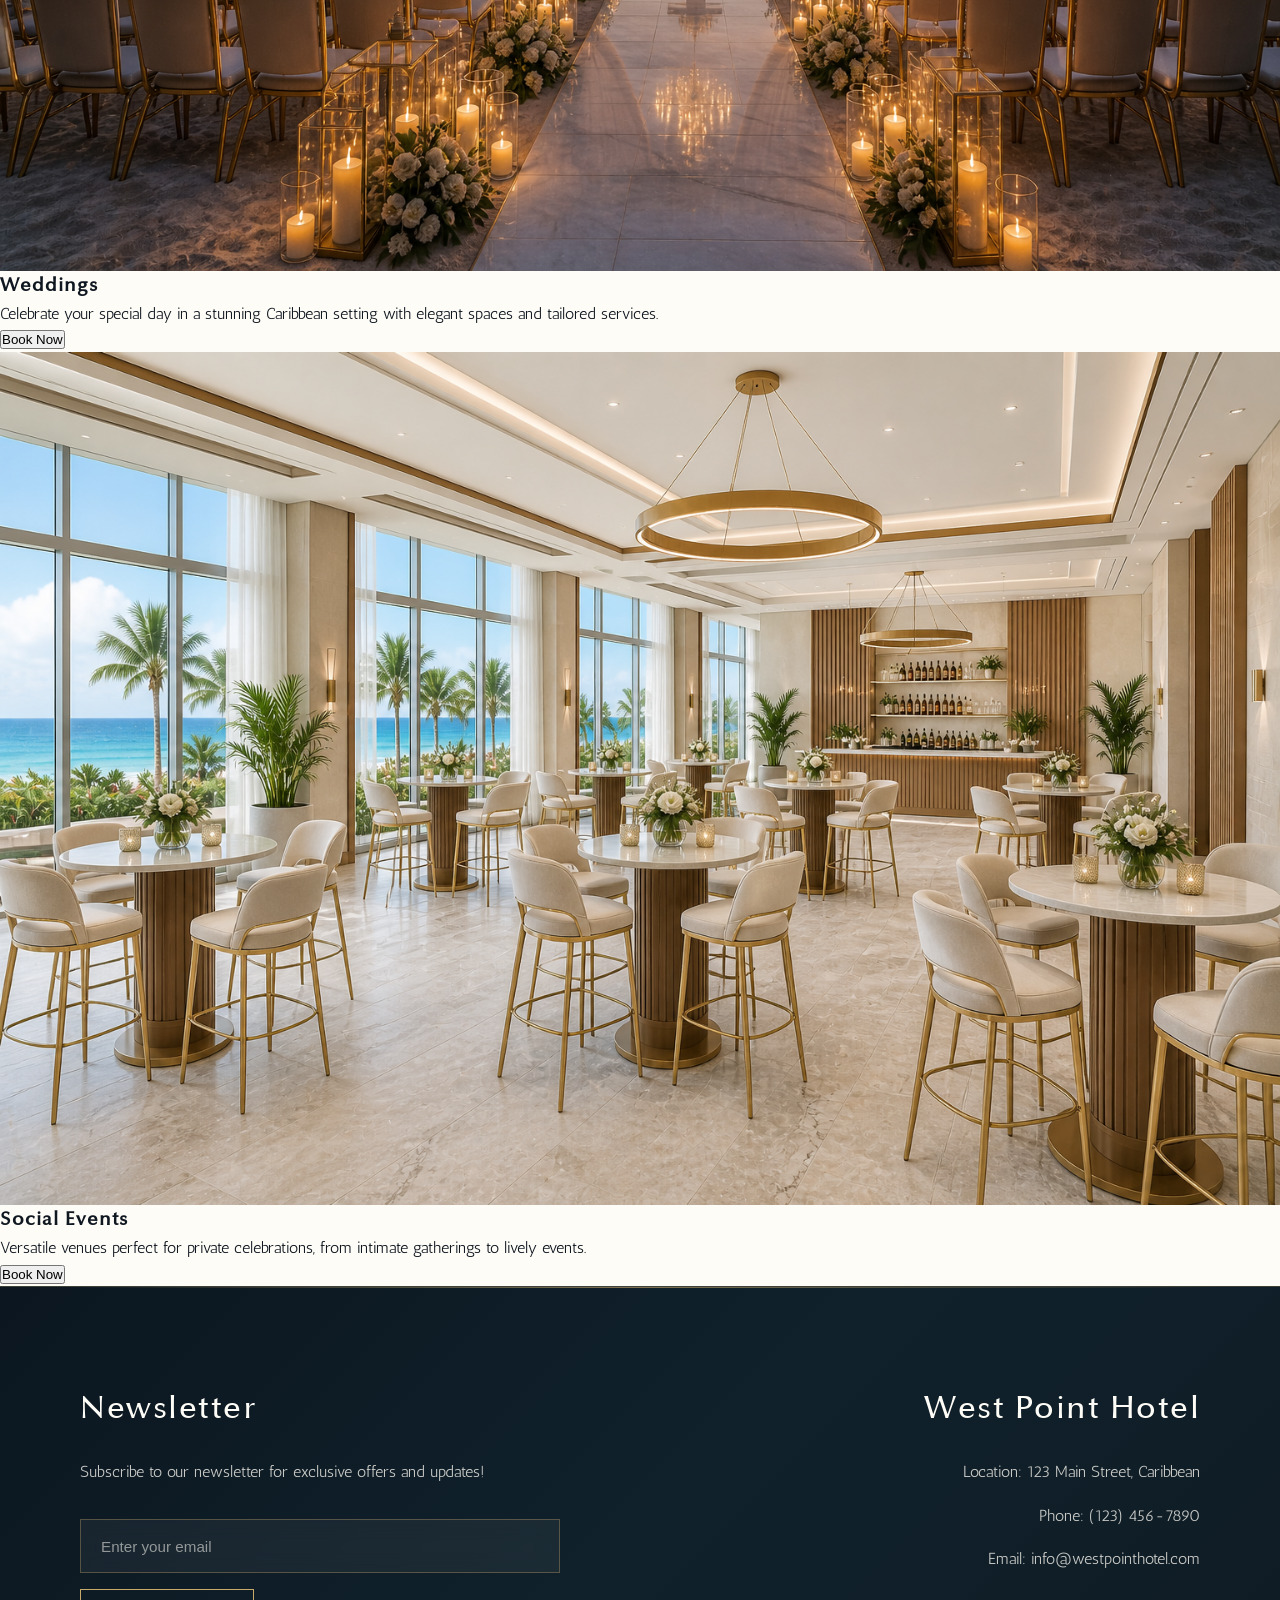
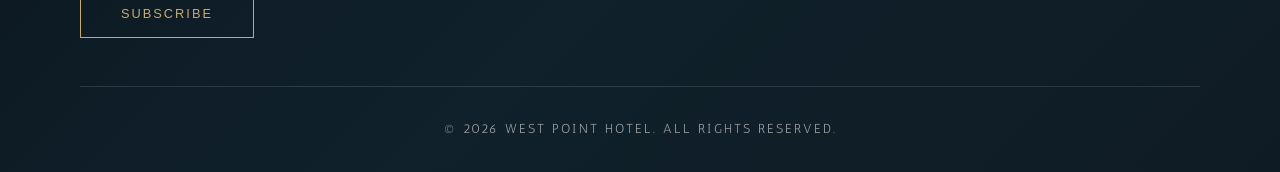
==== commit dca0557d: "Images added + card style" ====
--- a/events.html
+++ b/events.html
@@ -59,48 +59,73 @@
                 Where every event becomes an unforgettable experience.
             </h2>
 
-            <div class="events-grid">
-                <div class="event-card">
-                    <img src="images/CorporateImg.png" alt="" />
-                    <h3>Corporate Events</h3>
-                    <p>
-                        Modern spaces designed for conferences, presentations,
-                        and corporate gatherings, supported by advanced
-                        technology and personalized service.
-                    </p>
-                    <button>Book Now</button>
-                </div>
-
-                <div class="event-card">
-                    <img src="images/MeetingImg.png" alt="" />
-                    <h3>Meetings</h3>
-                    <p>
-                        Fully equipped meeting rooms and boardrooms, ideal for
+            <section class="events">
+                <div class="events__grid">
+                    <div class="card">
+                        <img
+                            class="card__image"
+                            src="images/Corporate.png"
+                            alt="Corporate Events" />
+                        <h3 class="card__title">Corporate Events</h3>
+                        <p class="card__price">
+                            Modern spaces designed for conferences,
+                            presentations, and corporate gatherings, supported
+                            by advanced technology and personalized service.
+                        </p>
+                        <button
+                            class="button button--primary"
+                            onclick="bookNow()">
+                            Book Now
+                        </button>
+                    </div>
+                    <div class="card">
+                        <img
+                            class="card__image"
+                            src="images/Meetings.png"
+                            alt="Meetings" />
+                        <h3 class="card__title">Meetings</h3>
+                        <p class="card__price">
+                            Fully equipped meeting rooms and boardrooms, ideal for
                         productive and focused sessions.
-                    </p>
-                    <button>Book Now</button>
-                </div>
-
-                <div class="event-card">
-                    <img src="images/WeedingImg.png" alt="" />
-                    <h3>Weddings</h3>
-                    <p>
-                        Celebrate your special day in a stunning Caribbean
+                        </p>
+                        <button
+                            class="button button--primary"
+                            onclick="bookNow()">
+                            Book Now
+                        </button>
+                    </div>
+                    <div class="card">
+                        <img
+                            class="card__image"
+                            src="images/Weeding.png"
+                            alt="Weddings" />
+                        <h3 class="card__title">Weddings</h3>
+                        <p class="card__price">
+                            Celebrate your special day in a stunning Caribbean
                         setting with elegant spaces and tailored services.
-                    </p>
-                    <button>Book Now</button>
-                </div>
-
-                <div class="event-card">
-                    <img src="images/SocialEventImg.png" alt="" />
-                    <h3>Social Events</h3>
-                    <p>
-                        Versatile venues perfect for private celebrations, from
-                        intimate gatherings to lively events.
-                    </p>
-                    <button>Book Now</button>
-                </div>
-            </div>
+                        </p>
+                        <button
+                            class="button button--primary"
+                            onclick="bookNow()">
+                            Book Now
+                        </button>
+                    </div>
+                    <div class="card">
+                        <img
+                            class="card__image"
+                            src="images/Social.png"
+                            alt="Social Events" />
+                        <h3 class="card__title">Social Events</h3>
+                        <p class="card__price">
+                            Versatile venues perfect for private celebrations, from
+                            intimate gatherings to lively events.
+                        </p>
+                        <button
+                            class="button button--primary"
+                            onclick="bookNow()">
+                            Book Now
+                        </button>
+                    </div>
         </section>
     </body>
     <footer>
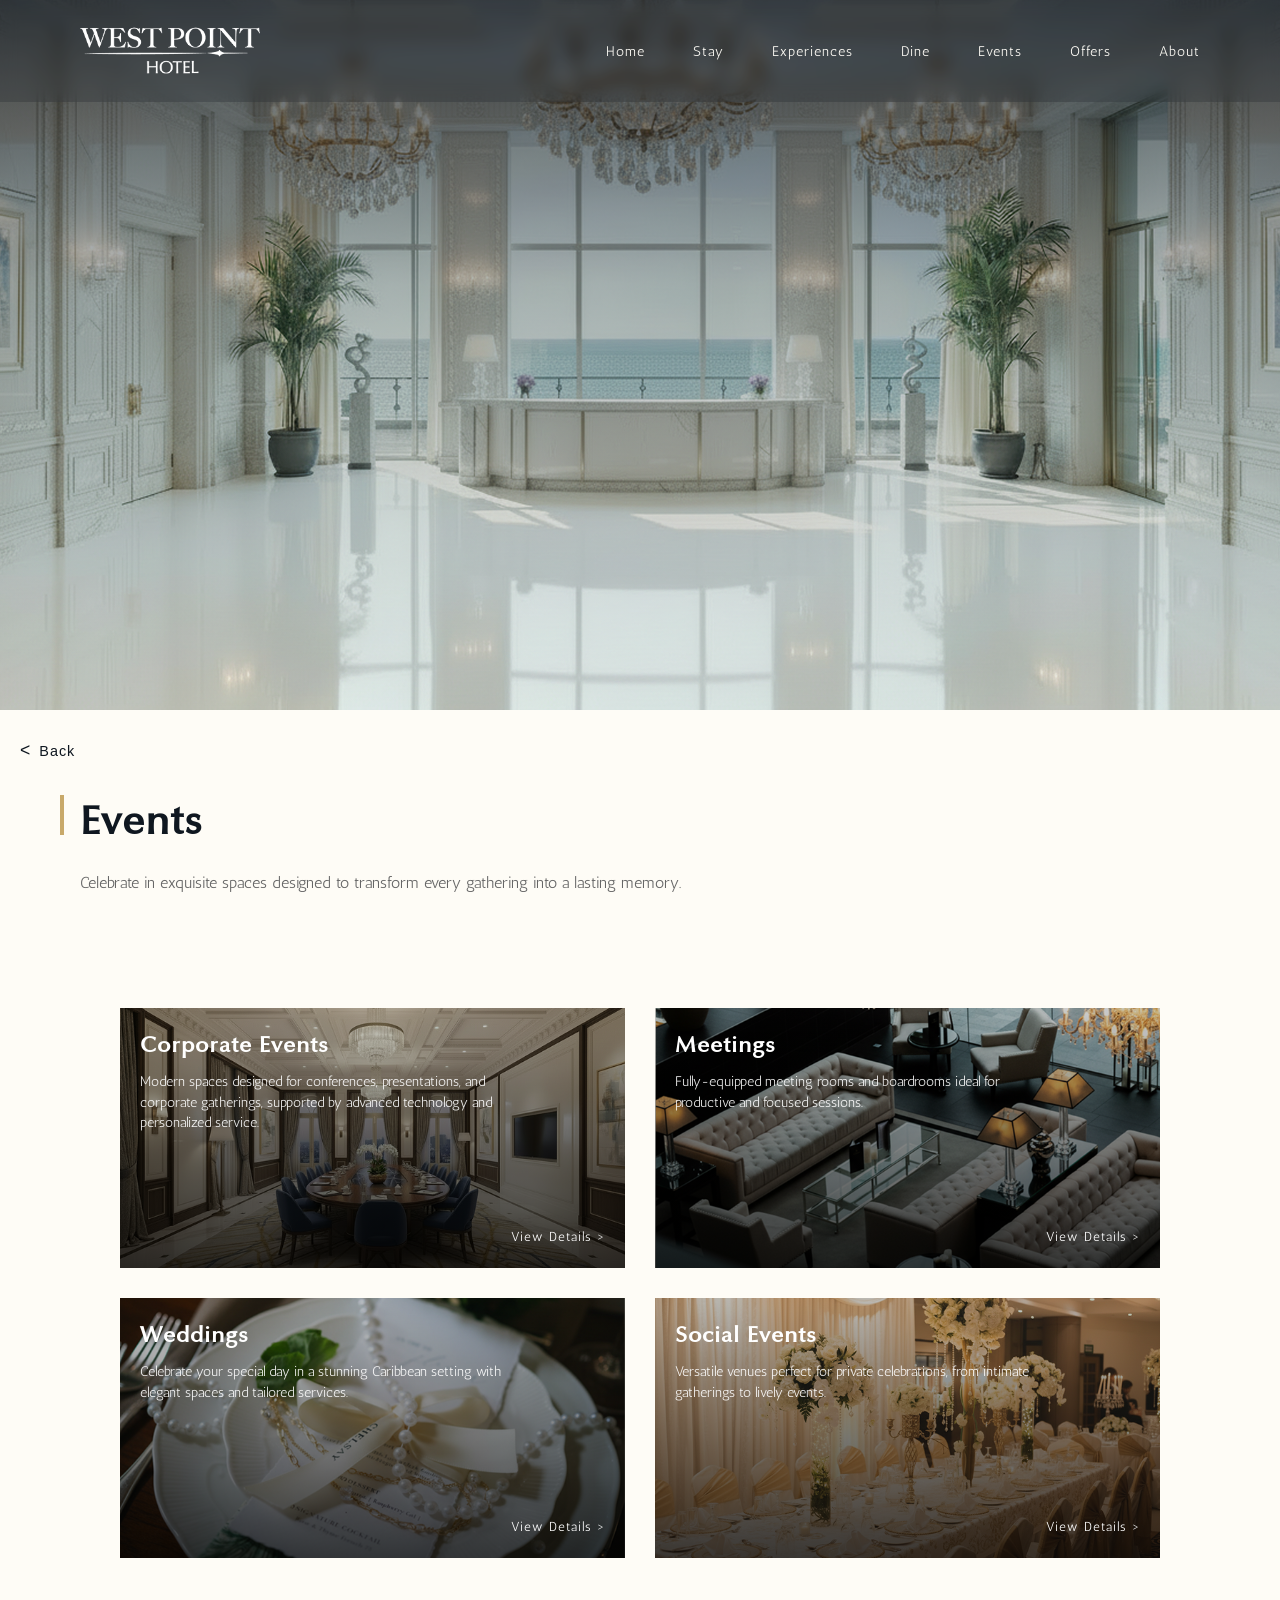
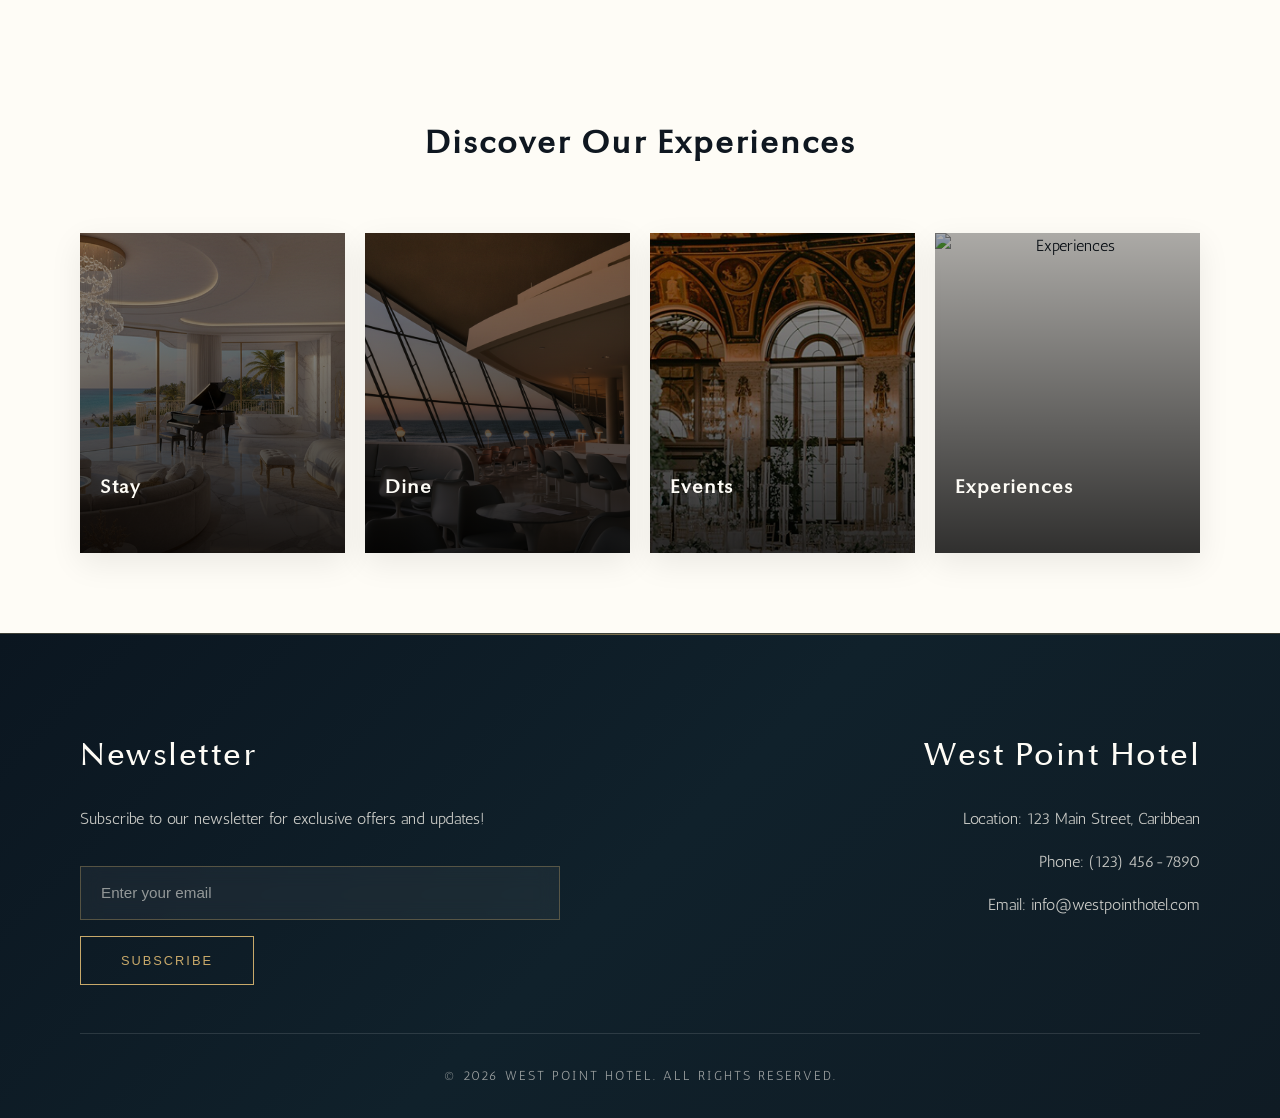
==== commit 2775d70b: "Update events page html and css" ====
--- a/events.html
+++ b/events.html
@@ -3,161 +3,226 @@
     <head>
         <meta charset="UTF-8" />
         <meta name="viewport" content="width=device-width, initial-scale=1.0" />
-        <title>Events Section</title>
-
+        <title>Events</title>
         <link rel="stylesheet" href="styles.css" />
+        <script src="script.js" defer></script>
     </head>
-    <header class="header">
-        <nav class="navbar">
-            <h1 class="header__title">
-                <a href="home.html" class="header__brand">
-                    <img
-                        src="logos/WPH Logo 3.png"
-                        alt="West Point Hotel"
-                        class="header__logo" />
-                </a>
-            </h1>
-
-            <ul class="nav-links">
-                <li class="nav-links__item">
-                    <a class="nav-links__link" href="home.html">Home</a>
-                </li>
-                <li class="nav-links__item">
-                    <a class="nav-links__link" href="stay.html">Stay</a>
-                </li>
-                <li class="nav-links__item">
-                    <a class="nav-links__link" href="experiences.html"
-                        >Experiences</a
-                    >
-                </li>
-                <li class="nav-links__item">
-                    <a class="nav-links__link" href="dine.html">Dine</a>
-                </li>
-                <li class="nav-links__item">
-                    <a class="nav-links__link" href="events.html">Events</a>
-                </li>
-                <li class="nav-links__item">
-                    <a class="nav-links__link" href="offers.html">Offers</a>
-                </li>
-                <li class="nav-links__item">
-                    <a class="nav-links__link" href="about.html">About</a>
-                </li>
-            </ul>
-        </nav>
-    </header>
-    <!-- HERO -->
-    <section class="hero hero--home">
-        <img
-            class="hero__image"
-            src="images/eventscover.png"
-            alt="Venue Events" />
-    </section>
-
-    <body>
-        <section class="events-section">
-            <h2 class="events-title">
-                Where every event becomes an unforgettable experience.
-            </h2>
+    <body class="events-page">
+        <header class="header">
+            <nav class="navbar">
+                <h1 class="header__title">
+                    <a href="home.html" class="header__brand">
+                        <img
+                            src="logos/WPH Logo 3.png"
+                            alt="West Point Hotel"
+                            class="header__logo"
+                        />
+                    </a>
+                </h1>
+
+                <ul class="nav-links">
+                    <li class="nav-links__item">
+                        <a class="nav-links__link" href="home.html">Home</a>
+                    </li>
+                    <li class="nav-links__item">
+                        <a class="nav-links__link" href="stay.html">Stay</a>
+                    </li>
+                    <li class="nav-links__item">
+                        <a class="nav-links__link" href="experiences.html"
+                            >Experiences</a
+                        >
+                    </li>
+                    <li class="nav-links__item">
+                        <a class="nav-links__link" href="dine.html">Dine</a>
+                    </li>
+                    <li class="nav-links__item">
+                        <a class="nav-links__link" href="events.html">Events</a>
+                    </li>
+                    <li class="nav-links__item">
+                        <a class="nav-links__link" href="offers.html">Offers</a>
+                    </li>
+                    <li class="nav-links__item">
+                        <a class="nav-links__link" href="about.html">About</a>
+                    </li>
+                </ul>
+            </nav>
+        </header>
+
+        <main>
+            <button class="back_button" data-action="back">
+                <span class="arrow"><</span> Back
+            </button>
+
+            <section class="hero hero--events">
+                <img
+                    class="hero__image"
+                    src="images/eventsImage.png"
+                    alt="Events"
+                />
+            </section>
+
+            <section class="intro">
+                <div class="intro__content">
+                    <h1 style="font-family: Optima">Events</h1>
+                    <p>
+                        Celebrate in exquisite spaces designed to transform
+                        every gathering into a lasting memory.
+                    </p>
+                </div>
+            </section>
 
             <section class="events">
                 <div class="events__grid">
-                    <div class="card">
-                        <img
-                            class="card__image"
-                            src="images/Corporate.png"
-                            alt="Corporate Events" />
-                        <h3 class="card__title">Corporate Events</h3>
-                        <p class="card__price">
-                            Modern spaces designed for conferences,
-                            presentations, and corporate gatherings, supported
-                            by advanced technology and personalized service.
-                        </p>
-                        <button
-                            class="button button--primary"
-                            onclick="bookNow()">
-                            Book Now
-                        </button>
-                    </div>
-                    <div class="card">
-                        <img
-                            class="card__image"
-                            src="images/Meetings.png"
-                            alt="Meetings" />
-                        <h3 class="card__title">Meetings</h3>
-                        <p class="card__price">
-                            Fully equipped meeting rooms and boardrooms, ideal for
-                        productive and focused sessions.
-                        </p>
-                        <button
-                            class="button button--primary"
-                            onclick="bookNow()">
-                            Book Now
-                        </button>
-                    </div>
-                    <div class="card">
-                        <img
-                            class="card__image"
-                            src="images/Weeding.png"
-                            alt="Weddings" />
-                        <h3 class="card__title">Weddings</h3>
-                        <p class="card__price">
-                            Celebrate your special day in a stunning Caribbean
-                        setting with elegant spaces and tailored services.
-                        </p>
-                        <button
-                            class="button button--primary"
-                            onclick="bookNow()">
-                            Book Now
-                        </button>
-                    </div>
-                    <div class="card">
-                        <img
-                            class="card__image"
-                            src="images/Social.png"
-                            alt="Social Events" />
-                        <h3 class="card__title">Social Events</h3>
-                        <p class="card__price">
-                            Versatile venues perfect for private celebrations, from
-                            intimate gatherings to lively events.
-                        </p>
-                        <button
-                            class="button button--primary"
-                            onclick="bookNow()">
-                            Book Now
-                        </button>
-                    </div>
-        </section>
+                    <div class="events__card" data-link="#">
+                        <img src="images/event1.png" class="events__image" />
+
+                        <div class="events__overlay">
+                            <div class="events__content">
+                                <h3 class="events__title">Corporate Events</h3>
+                                <p class="events__text">
+                                    Modern spaces designed for conferences,
+                                    presentations, and corporate gatherings,
+                                    supported by advanced technology and
+                                    personalized service.
+                                </p>
+                            </div>
+
+                            <p class="events__link">View Details ></p>
+                        </div>
+                    </div>
+
+                    <div class="events__card" data-link="#">
+                        <img src="images/event2.png" class="events__image" />
+
+                        <div class="events__overlay">
+                            <div class="events__content">
+                                <h3 class="events__title">Meetings</h3>
+                                <p class="events__text">
+                                    Fully-equipped meeting rooms and boardrooms
+                                    ideal for productive and focused sessions.
+                                </p>
+                            </div>
+
+                            <p class="events__link">View Details ></p>
+                        </div>
+                    </div>
+
+                    <div class="events__card" data-link="#">
+                        <img src="images/event3.png" class="events__image" />
+
+                        <div class="events__overlay">
+                            <div class="events__content">
+                                <h3 class="events__title">Weddings</h3>
+                                <p class="events__text">
+                                    Celebrate your special day in a stunning
+                                    Caribbean setting with elegant spaces and
+                                    tailored services.
+                                </p>
+                            </div>
+
+                            <p class="events__link">View Details ></p>
+                        </div>
+                    </div>
+
+                    <div class="events__card" data-link="#">
+                        <img src="images/event4.png" class="events__image" />
+
+                        <div class="events__overlay">
+                            <div class="events__content">
+                                <h3 class="events__title">Social Events</h3>
+                                <p class="events__text">
+                                    Versatile venues perfect for private
+                                    celebrations, from intimate gatherings to
+                                    lively events.
+                                </p>
+                            </div>
+
+                            <p class="events__link">View Details ></p>
+                        </div>
+                    </div>
+                </div>
+            </section>
+
+            <section class="discovermore">
+                <h2 class="section__title">Discover Our Experiences</h2>
+                <div class="discovermore__grid">
+                    <div class="card" data-link="stay.html">
+                        <img
+                            class="card__image"
+                            src="images/suiteImage.png"
+                            alt="Stay"
+                        />
+                        <div class="card__overlay">
+                            <h3 class="card__title">Stay</h3>
+                        </div>
+                    </div>
+
+                    <div class="card" data-link="dine.html">
+                        <img
+                            class="card__image"
+                            src="images/hightide.png"
+                            alt="Dine"
+                        />
+                        <div class="card__overlay">
+                            <h3 class="card__title">Dine</h3>
+                        </div>
+                    </div>
+
+                    <div class="card" data-link="events.html">
+                        <img
+                            class="card__image"
+                            src="images/celebration.png"
+                            alt="Events"
+                        />
+                        <div class="card__overlay">
+                            <h3 class="card__title">Events</h3>
+                        </div>
+                    </div>
+
+                    <div class="card" data-link="experiences.html">
+                        <img
+                            class="card__image"
+                            src="images/snorkeling.png"
+                            alt="Experiences"
+                        />
+                        <div class="card__overlay">
+                            <h3 class="card__title">Experiences</h3>
+                        </div>
+                    </div>
+                </div>
+            </section>
+        </main>
+
+        <footer>
+            <div class="footer-container">
+                <div class="footer-left">
+                    <h2>Newsletter</h2>
+                    <p>
+                        Subscribe to our newsletter for exclusive offers and
+                        updates!
+                    </p>
+                    <form class="newsletter-form">
+                        <input
+                            type="email"
+                            placeholder="Enter your email"
+                            required
+                        />
+                        <button type="submit">Subscribe</button>
+                    </form>
+                </div>
+
+                <div class="footer-right">
+                    <h2>West Point Hotel</h2>
+                    <p>Location: 123 Main Street, Caribbean</p>
+                    <p>Phone: (123) 456-7890</p>
+                    <p>Email: info@westpointhotel.com</p>
+                </div>
+            </div>
+            <div class="footer-bottom">
+                <div class="footer-center">
+                    <p>&copy; 2026 West Point Hotel. All rights reserved.</p>
+                </div>
+            </div>
+        </footer>
     </body>
-    <footer>
-        <div class="footer-container">
-            <div class="footer-left">
-                <h2>Newsletter</h2>
-                <p>
-                    Subscribe to our newsletter for exclusive offers and
-                    updates!
-                </p>
-                <form class="newsletter-form">
-                    <input
-                        type="email"
-                        placeholder="Enter your email"
-                        required />
-                    <button type="submit" class="btn-gold-outline">
-                        Subscribe
-                    </button>
-                </form>
-            </div>
-
-            <div class="footer-right">
-                <h2>West Point Hotel</h2>
-                <p>Location: 123 Main Street, Caribbean</p>
-                <p>Phone: (123) 456-7890</p>
-                <p>Email: info@westpointhotel.com</p>
-            </div>
-        </div>
-        <div class="footer-bottom">
-            <div class="footer-center">
-                <p>&copy; 2026 West Point Hotel. All rights reserved.</p>
-            </div>
-        </div>
-    </footer>
 </html>
--- a/styles.css
+++ b/styles.css
@@ -41,12 +41,6 @@
     font-family: "Antic";
     src: url("fonts/Antic-Regular.ttf");
 }
-
-/* COLOUR PALETTE */
-
-/* WPH #454545, 162A2C, D9D9D9, E2ECED, D9B477, FEFCF6  */
-/* HT 162A2C, 18203A, AFAFAF, FEFCF6, A58D66 */
-/* HH 2E2D2D, 003B51, 195E69, 445F70, EBFFFE, C1D7E4 */
 
 * {
     box-sizing: border-box;
@@ -83,15 +77,6 @@
     top: 0;
     width: 100%;
     z-index: 1000;
-}
-
-.navbar {
-    display: flex;
-    justify-content: space-between;
-    align-items: center;
-    padding: 1.5rem 5rem;
-    background: rgba(15, 23, 32, 0.2);
-    backdrop-filter: blur(8px);
 }
 
 .header__title {
@@ -120,6 +105,15 @@
 }
 
 /* NAV */
+
+.navbar {
+    display: flex;
+    justify-content: space-between;
+    align-items: center;
+    padding: 1.5rem 5rem;
+    background: rgba(15, 23, 32, 0.2);
+    backdrop-filter: blur(8px);
+}
 
 .nav-links {
     display: flex;
@@ -150,6 +144,7 @@
     background: transparent;
     cursor: pointer;
     transition: 0.3s ease;
+    font-size: 0.75rem;
 }
 
 .btn:hover {
@@ -192,10 +187,8 @@
 .hero__content {
     position: absolute;
     top: 50%;
-    left: 10%;
-    transform: translateY(-50%);
-    max-width: 36rem;
-    color: #fefcf6;
+    left: 8%;
+    transform: translateY(-40%);
     z-index: 2;
 }
 
@@ -211,14 +204,75 @@
     line-height: 1.8;
 }
 
+.hero-bar {
+    width: 100%;
+    height: 100px;
+    background-color: #454545;
+}
+
+/* Back Button */
+
+.back_button {
+    position: absolute;
+    left: 20px;
+    top: 740px;
+    display: inline-flex;
+    align-items: center;
+    gap: 8px;
+    background: transparent;
+    border: none;
+    color: #0f1720;
+    font-size: 0.9rem;
+    letter-spacing: 1px;
+    cursor: pointer;
+    transition: 0.3s ease;
+}
+
+.back_button:hover {
+    opacity: 0.6;
+    transform: translateX(-4px);
+}
+
+.back_button .arrow {
+    font-size: 1.1rem;
+}
+
+/* INTRO */
+
+.intro {
+    padding: 5rem 5rem 2rem;
+    max-width: 1400px;
+    margin: 0 auto;
+}
+
+.intro h1 {
+    font-size: 2.5rem;
+    margin-bottom: 1rem;
+    position: relative;
+}
+
+.intro h1::before {
+    content: "";
+    position: absolute;
+    left: -20px;
+    top: 5px;
+    width: 4px;
+    height: 40px;
+    background: #c8a96a;
+}
+
+.intro p {
+    color: #666;
+}
+
 /* EXPERIENCE */
 
-.experience {
+.discovermore {
     padding: 5rem;
     text-align: center;
 }
 
-.experience__grid {
+.discovermore__grid {
     display: grid;
     grid-template-columns: repeat(auto-fit, minmax(260px, 1fr));
     gap: 20px;
@@ -226,7 +280,7 @@
     margin: 0 auto;
 }
 
-.experience .card {
+.discovermore .card {
     position: relative;
     overflow: hidden;
     height: 320px;
@@ -234,7 +288,7 @@
     box-shadow: 0 10px 30px rgba(0, 0, 0, 0.08);
 }
 
-.experience .card::before {
+.discovermore .card::before {
     content: "";
     position: absolute;
     inset: 0;
@@ -243,11 +297,11 @@
     z-index: 1;
 }
 
-.experience .card:hover::before {
+.discovermore .card:hover::before {
     opacity: 0;
 }
 
-.experience .card__image {
+.discovermore .card__image {
     width: 100%;
     height: 100%;
     object-fit: cover;
@@ -256,11 +310,11 @@
     z-index: 0;
 }
 
-.experience .card:hover .card__image {
+.discovermore .card:hover .card__image {
     transform: scale(1.08);
 }
 
-.experience .card__overlay {
+.discovermore .card__overlay {
     position: absolute;
     inset: 0;
     background: linear-gradient(
@@ -271,7 +325,7 @@
     z-index: 1;
 }
 
-.experience .card__title {
+.discovermore .card__title {
     position: absolute;
     bottom: 70px;
     left: 20px;
@@ -281,14 +335,56 @@
     transition: 0.4s ease;
 }
 
-.experience .card:hover .card__title {
+.discovermore .card:hover .card__title {
     transform: translateY(0);
 }
+
+/* SECTION */
 
 .section__title {
     font-size: 2rem;
     letter-spacing: 2px;
     margin-bottom: 4rem;
+}
+
+/* CARD */
+.card {
+    position: relative;
+    overflow: hidden;
+    cursor: pointer;
+    box-shadow: 0 10px 30px rgba(0, 0, 0, 0.08);
+}
+
+.card__title {
+    position: absolute;
+    left: 20px;
+    color: #fefcf6;
+    opacity: 1;
+    transform: translateY(20px);
+    transition: 0.4s ease;
+    z-index: 2;
+    bottom: 70px;
+}
+
+.card::before {
+    content: "";
+    position: absolute;
+    inset: 0;
+    background: linear-gradient(to top, rgba(0, 0, 0, 0.6), transparent);
+    z-index: 1;
+}
+
+.card__image {
+    width: 100%;
+    height: 100%;
+    object-fit: cover;
+    transition: transform 0.6s ease;
+}
+
+.card__content {
+    position: absolute;
+    z-index: 2;
+    color: #fefcf6;
 }
 
 /* FOOTER */
@@ -453,27 +549,18 @@
 /* ------------------------------ HOME PAGE ------------------------------ */
 
 /* HERO */
-.home-page .hero {
-    position: relative;
-}
 
 .home-page .hero__content {
     position: absolute;
     top: 50%;
     left: 8%;
-    transform: translateY(-50%);
+    transform: translateY(-35%);
     color: #fefcf6;
     max-width: 500px;
     align-items: flex-start;
     gap: 20px;
     flex-direction: column;
     display: flex;
-}
-
-.hero-bar {
-    width: 100%;
-    height: 100px;
-    background-color: #454545;
 }
 
 /* CTA */
@@ -546,20 +633,7 @@
 
 /* CARD */
 .home-page .card {
-    position: relative;
-    overflow: hidden;
     height: 320px;
-    cursor: pointer;
-    box-shadow: 0 10px 30px rgba(0, 0, 0, 0.08);
-}
-
-.home-page .card::before {
-    content: "";
-    position: absolute;
-    inset: 0;
-    background: rgba(0, 0, 0, 0.25);
-    transition: 0.4s ease;
-    z-index: 1;
 }
 
 .home-page .card:hover::before {
@@ -568,10 +642,7 @@
 
 /* IMAGE */
 .home-page .card__image {
-    width: 100%;
-    height: 100%;
-    object-fit: cover;
-    transition: transform 0.6s ease;
+    /* .card__image. card--homepage */
     z-index: 0;
     position: relative;
 }
@@ -586,42 +657,13 @@
     background: #d9b477;
 }
 
-/* OVERLAY */
-.home-page .card__overlay {
-    position: absolute;
-    inset: 0;
-    background: linear-gradient(
-        to top,
-        rgba(0, 0, 0, 0.75),
-        rgba(0, 0, 0, 0.1)
-    );
-    opacity: 1;
-    transition: 0.4s ease;
-}
-
 /* TEXT */
-.home-page .card__title {
-    position: absolute;
-    left: 20px;
-    color: #fefcf6;
-    opacity: 1;
-    transform: translateY(20px);
-    transition: 0.4s ease;
-    z-index: 2;
-}
-
-.home-page .card__title {
-    bottom: 70px;
-}
 
 .home-page .aboutus .section__title {
     font-family: "Big Caslon";
 }
 
 /* STAY SECTION */
-.stay .card {
-    position: relative;
-}
 
 .stay .card::before {
     content: "";
@@ -631,40 +673,13 @@
     z-index: 1;
 }
 
-.stay .card__title {
-    margin: 0;
-    color: #fefcf6;
-    text-align: center;
-    white-space: nowrap;
-}
-
-.stay .card .btn {
-    position: static;
-    padding: 0.6rem 1.4rem;
-    font-size: 0.75rem;
-
-    border: 1px solid #fefcf6;
-    background: transparent;
-    color: #fefcf6;
-
-    line-height: 1;
-}
-
-.stay .card .btn:hover {
-    background: #c8a96a;
-    border: 1px solid #c8a96a;
-    color: #0f1720;
-}
-
 .stay .card__content {
-    position: absolute;
     right: 20px;
     bottom: 20px;
     display: flex;
     flex-direction: column;
     align-items: flex-end;
     gap: 10px;
-    z-index: 2;
     width: calc(100% - 40px);
 }
 
@@ -719,19 +734,15 @@
 
 .image {
     position: relative;
-    width: 100%;
     margin-left: 0;
     overflow: hidden;
+    width: 100vw;
+    margin-left: calc(-50vw + 50%);
 }
 .home-page .image-section {
     padding: 0;
 }
 
-.image {
-    width: 100vw;
-    margin-left: calc(-50vw + 50%);
-}
-
 .image img {
     width: 100%;
     height: auto;
@@ -747,49 +758,346 @@
 
 /* ------------------------------------------------------------------------*/
 
+/* ------------------------------ STAY PAGE ------------------------------ */
+
+/* ------------------------------ STAY PAGE ------------------------------ */
+
+.stay {
+    padding: 5rem;
+    max-width: 1200px;
+    margin: 0 auto;
+}
+
+.stay__row {
+    display: grid;
+    grid-template-columns: 1fr 1fr;
+    gap: 60px;
+    align-items: center;
+    margin-bottom: 80px;
+}
+
+.stay__image {
+    width: 100%;
+    height: 260px;
+    overflow: hidden;
+}
+
+.stay__image img {
+    width: 100%;
+    height: 100%;
+    object-fit: cover;
+}
+
+.stay__content {
+    display: flex;
+    flex-direction: column;
+    gap: 20px;
+    max-width: 420px;
+}
+
+.stay__btn {
+    background: #1c2b2e;
+    border: none;
+    color: #fff;
+    padding: 0.8rem 1.8rem;
+    font-size: 0.8rem;
+    letter-spacing: 1px;
+    align-self: flex-start;
+}
+
+.stay__btn:hover {
+    background: #c8a96a;
+    color: #0f1720;
+}
+
+.stay__text {
+    font-size: 0.95rem;
+    color: #444;
+    line-height: 1.7;
+}
+
+/* MOBILE */
+@media (max-width: 768px) {
+    .stay__row {
+        grid-template-columns: 1fr;
+        gap: 30px;
+    }
+
+    .stay__image {
+        height: 220px;
+    }
+}
+
+/* ------------------------------------------------------------------------*/
+
+/* -------------------------- EXPERIENCES PAGE --------------------------- */
+
+.experiences__grid {
+    display: grid;
+    grid-template-columns: repeat(2, 320px);
+    justify-content: center;
+    gap: 80px 120px;
+    padding: 80px 0;
+}
+
+.experiences__grid .card {
+    width: 320px;
+    height: 420px;
+}
+
+.experiences__grid .card__image {
+    position: absolute;
+    inset: 0;
+    width: 100%;
+    height: 100%;
+    object-fit: cover;
+}
+
+.experiences__grid .card__overlay {
+    position: absolute;
+    inset: 0;
+    background: linear-gradient(
+        to top,
+        rgba(0, 0, 0, 0.75) 0%,
+        rgba(0, 0, 0, 0.2) 40%,
+        rgba(0, 0, 0, 0) 70%
+    );
+    display: flex;
+    justify-content: space-between;
+    align-items: flex-end;
+    padding: 20px;
+}
+
+.experiences__grid .card__text {
+    display: flex;
+    flex-direction: column;
+    gap: 4px;
+}
+
+.experiences__grid .card__label {
+    font-size: 0.65rem;
+    letter-spacing: 2px;
+    color: #fff;
+    opacity: 0.8;
+}
+
+.experiences__grid .card__title {
+    font-size: 0.95rem;
+    color: #fff;
+    margin: 0;
+}
+
+.experiences__grid .card__description {
+    font-size: 0.7rem;
+    color: #fff;
+    opacity: 0.9;
+}
+
+.experiences__grid .card:hover .card__image {
+    transform: scale(1.08);
+}
+
+/* TABLET */
+@media (max-width: 1100px) {
+    .experiences__grid {
+        grid-template-columns: repeat(2, 415px);
+        gap: 60px;
+    }
+}
+
+/* MOBILE */
+@media (max-width: 950px) {
+    .experiences__grid {
+        grid-template-columns: minmax(280px, 630px);
+        padding: 40px 2rem 100px;
+    }
+}
+
+/* ------------------------------------------------------------------------*/
+
+/* ------------------------------ DINE PAGE ------------------------------ */
+
+.restaurants {
+    display: flex;
+    flex-direction: column;
+    gap: 120px;
+}
+
+.restaurant {
+    display: flex;
+    flex-direction: column;
+}
+
+.restaurant__image {
+    position: relative;
+    width: 100%;
+    height: 420px;
+    overflow: hidden;
+}
+
+.restaurant__image img {
+    position: absolute;
+    inset: 0;
+    width: 100%;
+    height: 100%;
+    object-fit: cover;
+}
+
+.restaurant__image::after {
+    content: "";
+    position: absolute;
+    inset: 0;
+    background: linear-gradient(
+        to top,
+        rgba(0, 0, 0, 0.65),
+        rgba(0, 0, 0, 0.2),
+        transparent
+    );
+}
+
+.restaurant__overlay {
+    position: absolute;
+    bottom: 30px;
+    left: 40px;
+    color: #fff;
+    z-index: 2;
+}
+
+.restaurant__overlay span {
+    font-size: 0.7rem;
+    letter-spacing: 2px;
+    opacity: 0.8;
+}
+
+.restaurant__overlay h2 {
+    font-size: 1.8rem;
+    margin: 5px 0;
+}
+
+.restaurant__overlay p {
+    font-size: 0.8rem;
+    opacity: 0.9;
+}
+
+/* 아래 텍스트 영역 */
+.restaurant__content {
+    max-width: 800px;
+    padding: 40px 40px 0;
+}
+
+.restaurant__content h2 {
+    margin-bottom: 10px;
+}
+
+.restaurant__content h3 {
+    color: #666;
+    font-weight: 300;
+    margin-bottom: 15px;
+}
+
+.restaurant__content p {
+    color: #555;
+    line-height: 1.7;
+}
+
+/* ------------------------------------------------------------------------*/
+
+/* ----------------------------- EVENTS PAGE ----------------------------- */
+
+.events {
+    padding: 5rem;
+    max-width: 1200px;
+    margin: 0 auto;
+}
+
+.events__grid {
+    display: grid;
+    grid-template-columns: 1fr 1fr;
+    gap: 30px;
+}
+
+/* CARD */
+.events__card {
+    position: relative;
+    height: 260px;
+    overflow: hidden;
+    cursor: pointer;
+}
+
+/* IMAGE */
+.events__image {
+    width: 100%;
+    height: 100%;
+    object-fit: cover;
+    transition: transform 0.6s ease;
+}
+
+/* OVERLAY */
+.events__overlay {
+    position: absolute;
+    inset: 0;
+    display: flex;
+    flex-direction: column;
+    justify-content: space-between;
+    padding: 20px;
+    background: linear-gradient(
+        to top,
+        rgba(0, 0, 0, 0.75),
+        rgba(0, 0, 0, 0.2)
+    );
+    color: #fff;
+}
+
+/* TEXT BLOCK */
+.events__content {
+    max-width: 80%;
+}
+
+.events__title {
+    font-size: 1.4rem;
+    margin-bottom: 8px;
+}
+
+.events__text {
+    font-size: 0.85rem;
+    line-height: 1.5;
+    opacity: 0.9;
+}
+
+/* LINK */
+.events__link {
+    font-size: 0.8rem;
+    letter-spacing: 1px;
+    align-self: flex-end;
+}
+
+/* HOVER */
+.events__card:hover .events__image {
+    transform: scale(1.06);
+}
+
+/* MOBILE */
+@media (max-width: 768px) {
+    .events__grid {
+        grid-template-columns: 1fr;
+    }
+
+    .events__card {
+        height: 220px;
+    }
+}
+
+/* ------------------------------------------------------------------------*/
+
 /* ----------------------------- OFFERS PAGE ----------------------------- */
 
 /* OFFERS */
-.offers-page .hero {
-    position: relative;
-}
 
 .offers-page .offers {
     padding: 6rem 5rem;
 }
 
-/* INTRO */
-.offers-intro {
-    padding: 5rem 5rem 2rem;
-    max-width: 1400px;
-    margin: 0 auto;
-}
-
-.offers-intro h1 {
-    font-size: 2.5rem;
-    margin-bottom: 1rem;
-    position: relative;
-}
-
-.offers-intro h1::before {
-    content: "";
-    position: absolute;
-    left: -20px;
-    top: 5px;
-    width: 4px;
-    height: 40px;
-    background: #c8a96a;
-}
-
-.offers-intro p {
-    color: #666;
-}
-
-.offers-page .offers__grid {
-    display: grid;
-    grid-template-columns: repeat(4, 1fr);
-    gap: 2rem;
-}
+/* OFFERS CARD */
 
 .offer-card {
     position: relative;
@@ -798,30 +1106,24 @@
     cursor: pointer;
 }
 
-.offer-card .card__image {
-    width: 100%;
-    height: 100%;
-    object-fit: cover;
-    transition: transform 0.6s ease;
-}
-
 .offer-card:hover .card__image {
     transform: scale(1.08);
 }
 
 .offer-card::after {
     content: "";
+    z-index: 1;
     position: absolute;
     inset: 0;
     background: linear-gradient(to top, rgba(0, 0, 0, 0.7), rgba(0, 0, 0, 0.1));
 }
 
 .offer-card__content {
-    position: absolute;
     bottom: 30px;
     left: 25px;
     color: #fff;
     z-index: 2;
+    position: absolute;
 }
 
 .offer-card__tag {
@@ -836,4 +1138,12 @@
     font-weight: 400;
 }
 
-/* ------------------------------------------------------------------------*/+.offers-page .offers__grid {
+    display: grid;
+    grid-template-columns: repeat(4, 1fr);
+    gap: 2rem;
+}
+
+/* ------------------------------------------------------------------------*/
+
+/* ------------------------------ ABOUT PAGE ----------------------------- */
